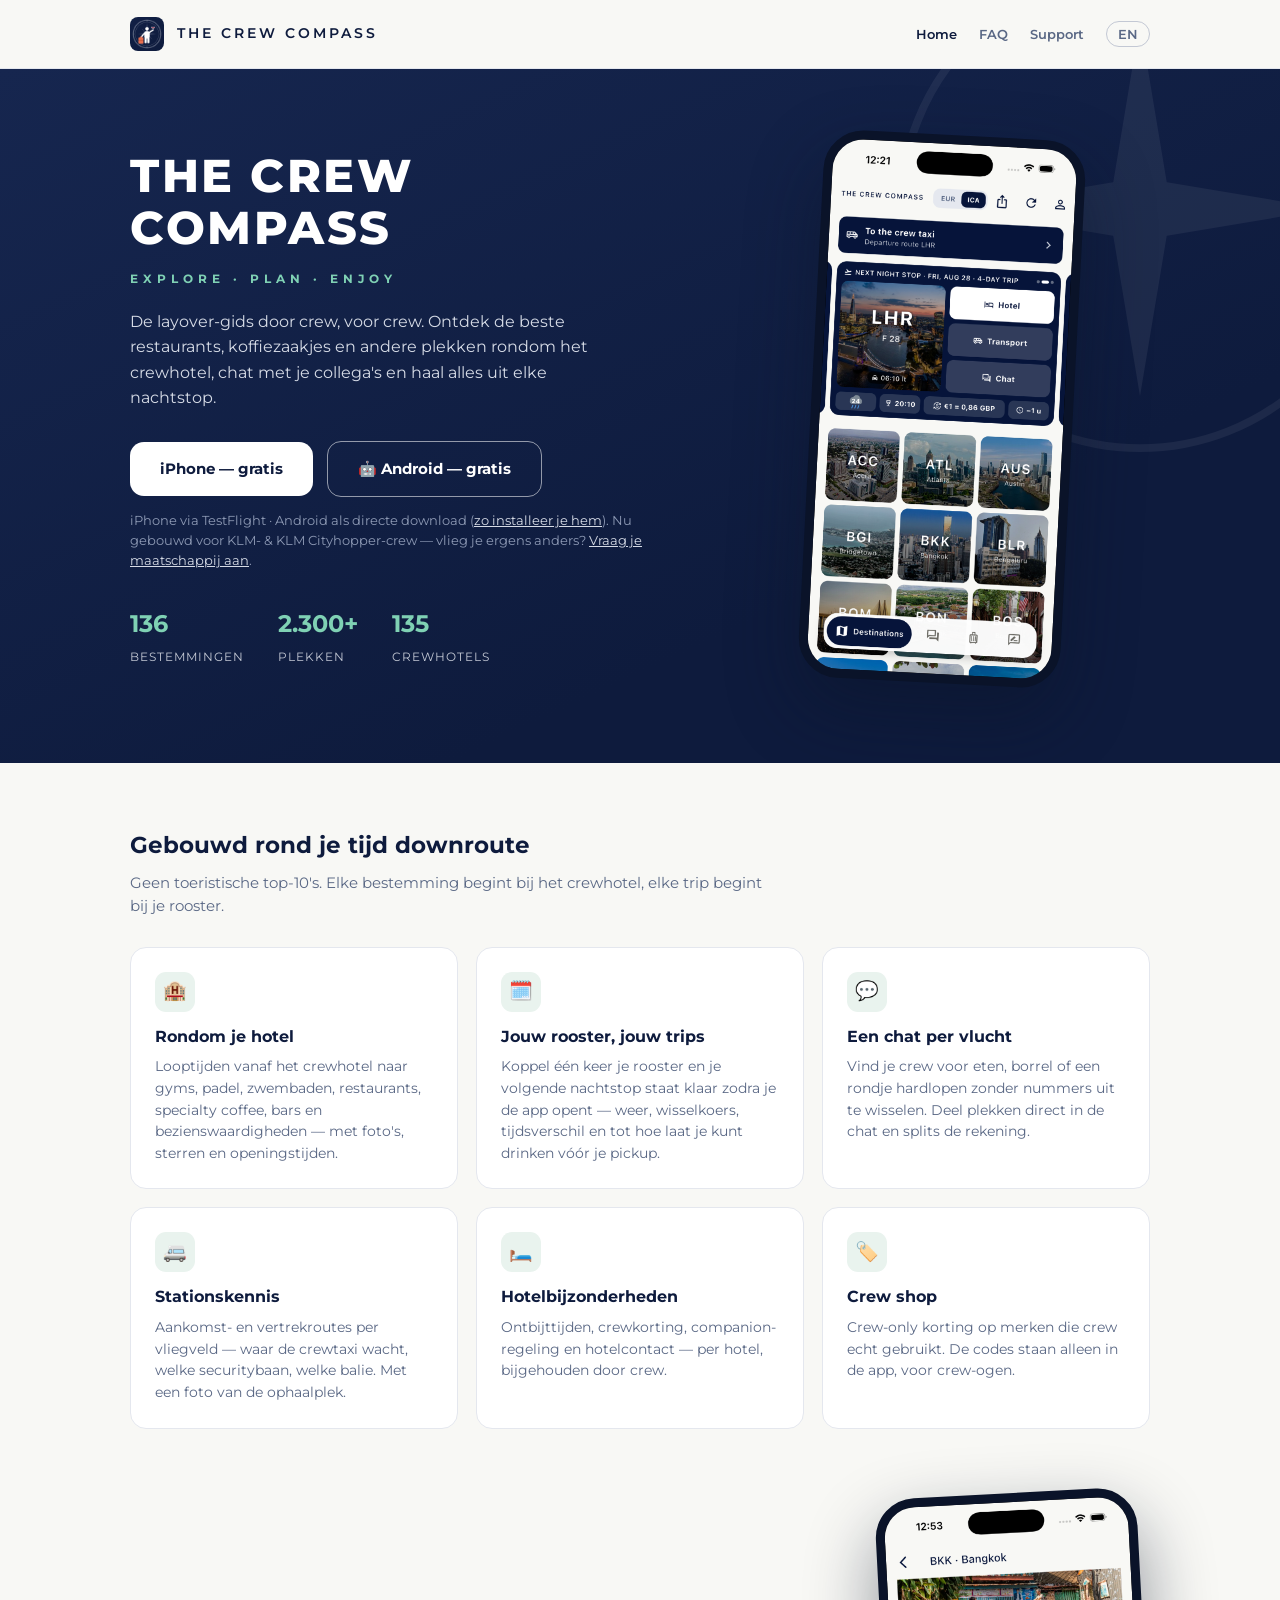
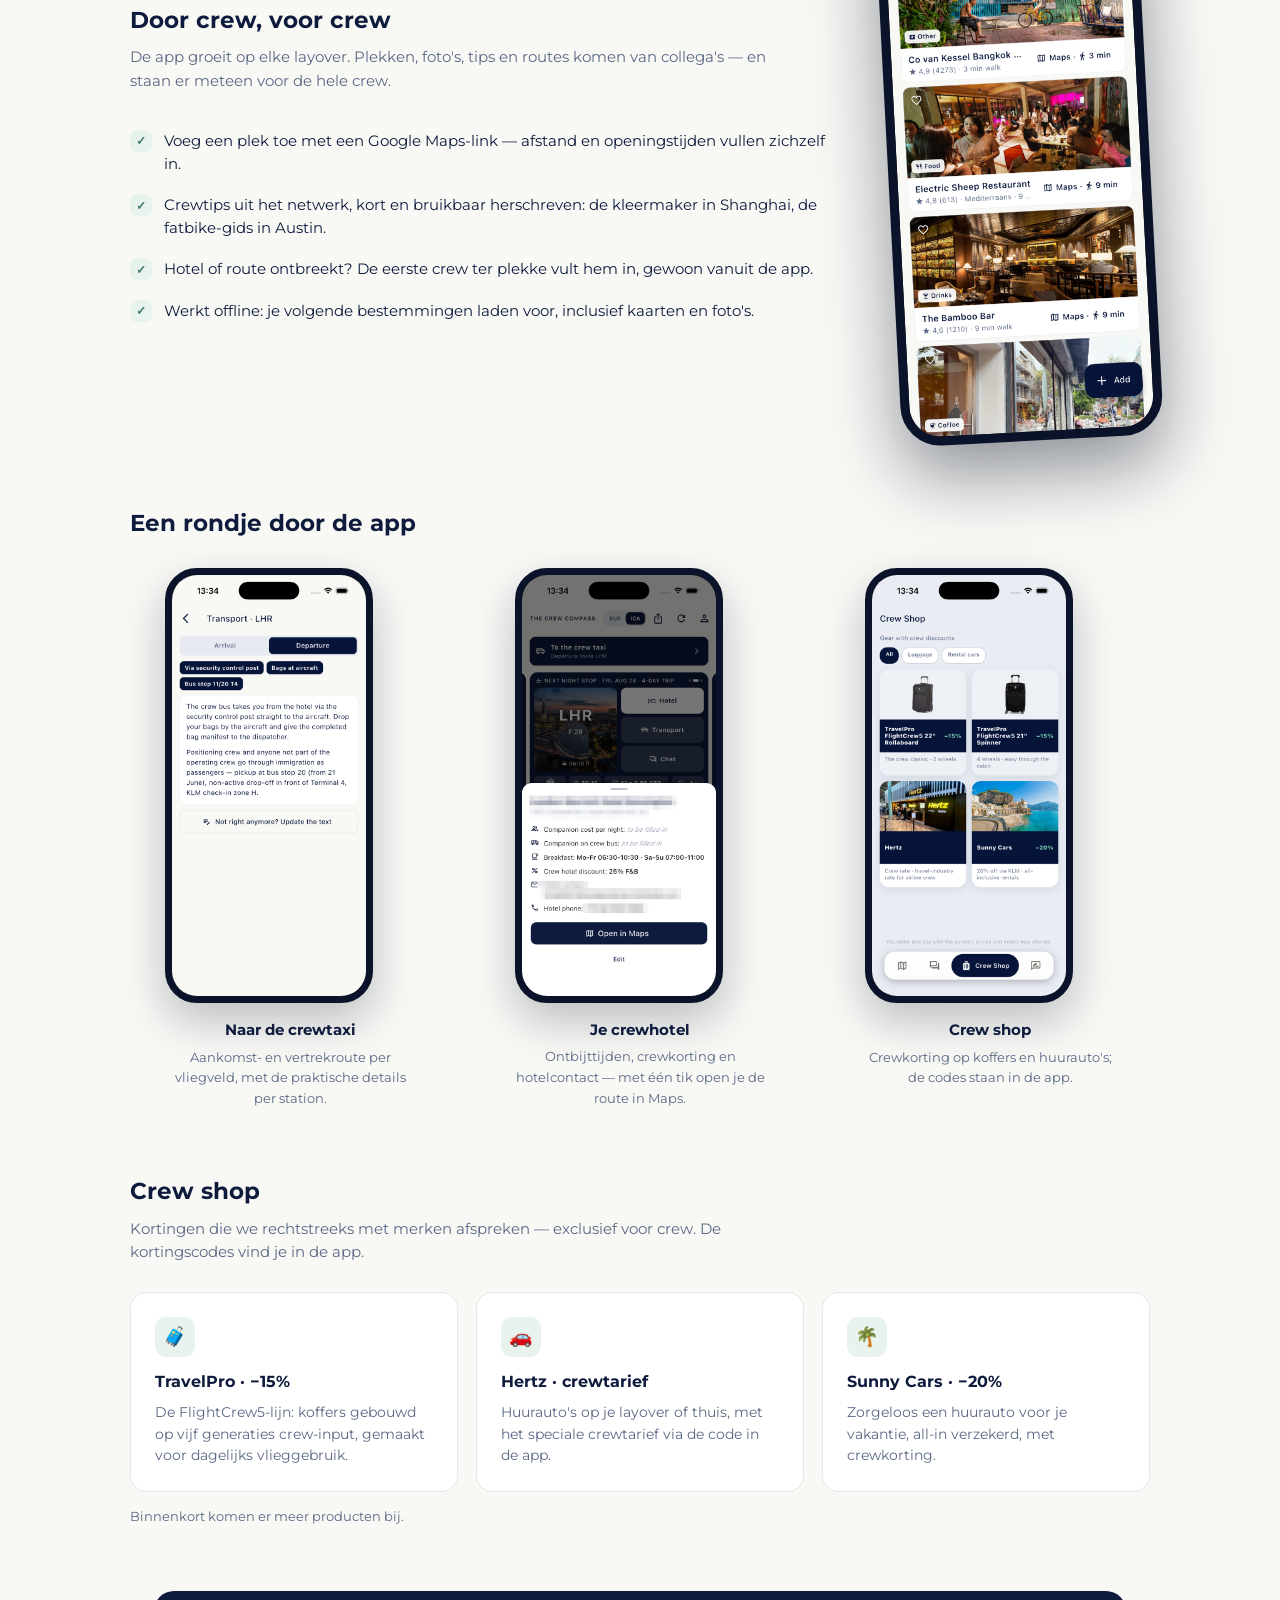
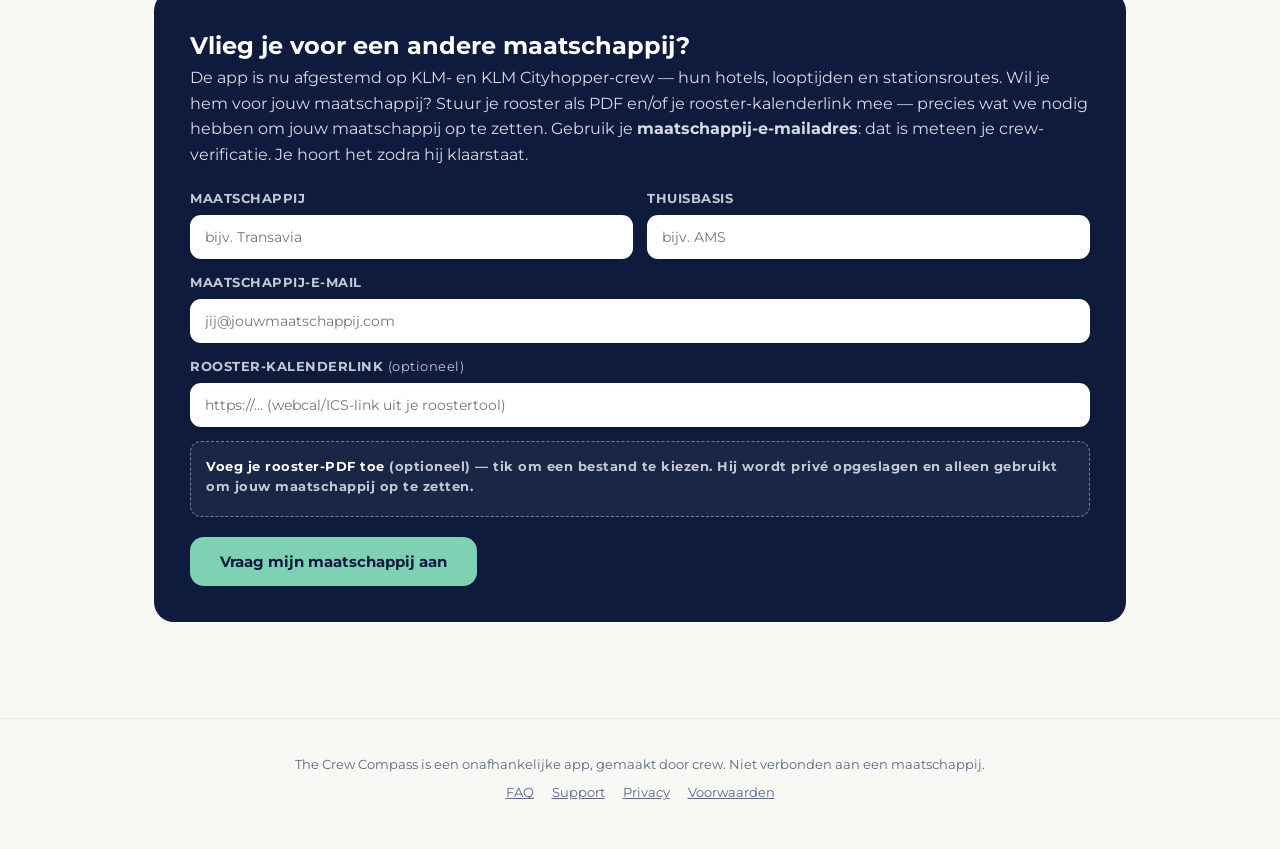
==== nl/index.html @ 54d2d065 "The Crew Compass website Co-Authored-By: Claude Opus 5 <noreply@anthropic.com>" ====
<!doctype html><html lang="nl"><head>
<meta charset="utf-8"><meta name="viewport" content="width=device-width,initial-scale=1">
<title>The Crew Compass — de layover-gids door crew, voor crew</title>
<meta name="description" content="De layover-app door crew, voor crew: gyms, restaurants, koffie en bars rondom je crewhotel, je volgende nachtstop uit je rooster, en een chat per vlucht.">
<link href="https://fonts.googleapis.com/css2?family=Montserrat:wght@400;600;700;800&display=swap" rel="stylesheet">
<link rel="stylesheet" href="../style.css">
<link rel="icon" href="../assets/icon-180.png">
</head><body>
<header><div class="wrap nav">
  <img src="../assets/icon-180.png" alt=""><a class="merk" href="./">THE CREW COMPASS</a>
  <nav><a class="aan" href="./">Home</a><a href="faq.html">FAQ</a><a href="support.html">Support</a><a class="taal" href="../">EN</a></nav>
</div></header>

<div class="hero">
<svg class="kompas" viewBox="0 0 100 100"><circle cx="50" cy="50" r="46" fill="none" stroke="#fff" stroke-width="1.5"/><polygon points="50,14 56,50 50,86 44,50" fill="#fff"/><polygon points="14,50 50,44 86,50 50,56" fill="#fff"/></svg>
<div class="wrap hgrid">
  <div>
    <h1>THE CREW<br>COMPASS</h1>
    <div class="tag">Explore · Plan · Enjoy</div>
    <p class="uitleg">De layover-gids door crew, voor crew. Ontdek de beste restaurants, koffiezaakjes en andere plekken rondom het crewhotel, chat met je collega's en haal alles uit elke nachtstop.</p>
    <a class="knop wit" href="https://testflight.apple.com/join/yR56n8St"> iPhone — gratis</a>
    <a class="knop omlijnd" href="https://vroasksyawoqaxermchv.supabase.co/storage/v1/object/public/site/crewcompass.apk" style="margin-left:10px">🤖 Android — gratis</a>
    <p style="color:#8E9AB5;font-size:12.5px;margin-top:14px">iPhone via TestFlight · Android als directe download (<a href="faq.html#android" style="color:#D6DBE6">zo installeer je hem</a>). Nu gebouwd voor KLM- &amp; KLM Cityhopper-crew — vlieg je ergens anders? <a href="#airlines" style="color:#D6DBE6">Vraag je maatschappij aan</a>.</p>
    <div class="stats">
      <div><b>136</b><span>bestemmingen</span></div>
      <div><b>2.300+</b><span>plekken</span></div>
      <div><b>135</b><span>crewhotels</span></div>
    </div>
  </div>
  <div class="phone"><img src="../assets/phone-home.png" alt="The Crew Compass beginscherm"></div>
</div>
</div>

<div class="wrap sectie">
  <h2>Gebouwd rond je tijd downroute</h2>
  <p class="sub">Geen toeristische top-10's. Elke bestemming begint bij het crewhotel, elke trip begint bij je rooster.</p>
  <div class="kaarten">
    <div class="kaart"><div class="ico">🏨</div><h3>Rondom je hotel</h3><p>Looptijden vanaf het crewhotel naar gyms, padel, zwembaden, restaurants, specialty coffee, bars en bezienswaardigheden — met foto's, sterren en openingstijden.</p></div>
    <div class="kaart"><div class="ico">🗓️</div><h3>Jouw rooster, jouw trips</h3><p>Koppel één keer je rooster en je volgende nachtstop staat klaar zodra je de app opent — weer, wisselkoers, tijdsverschil en tot hoe laat je kunt drinken vóór je pickup.</p></div>
    <div class="kaart"><div class="ico">💬</div><h3>Een chat per vlucht</h3><p>Vind je crew voor eten, borrel of een rondje hardlopen zonder nummers uit te wisselen. Deel plekken direct in de chat en splits de rekening.</p></div>
    <div class="kaart"><div class="ico">🚐</div><h3>Stationskennis</h3><p>Aankomst- en vertrekroutes per vliegveld — waar de crewtaxi wacht, welke securitybaan, welke balie. Met een foto van de ophaalplek.</p></div>
    <div class="kaart"><div class="ico">🛏️</div><h3>Hotelbijzonderheden</h3><p>Ontbijttijden, crewkorting, companion-regeling en hotelcontact — per hotel, bijgehouden door crew.</p></div>
    <div class="kaart"><div class="ico">🏷️</div><h3>Crew shop</h3><p>Crew-only korting op merken die crew echt gebruikt. De codes staan alleen in de app, voor crew-ogen.</p></div>
  </div>
</div>

<div class="wrap sectie" style="padding-top:0">
  <div class="duo">
    <div>
      <h2>Door crew, voor crew</h2>
      <p class="sub">De app groeit op elke layover. Plekken, foto's, tips en routes komen van collega's — en staan er meteen voor de hele crew.</p>
      <ul class="punten">
        <li>Voeg een plek toe met een Google Maps-link — afstand en openingstijden vullen zichzelf in.</li>
        <li>Crewtips uit het netwerk, kort en bruikbaar herschreven: de kleermaker in Shanghai, de fatbike-gids in Austin.</li>
        <li>Hotel of route ontbreekt? De eerste crew ter plekke vult hem in, gewoon vanuit de app.</li>
        <li>Werkt offline: je volgende bestemmingen laden voor, inclusief kaarten en foto's.</li>
      </ul>
    </div>
    <div class="phone"><img src="../assets/phone-dest.png" alt="Bestemmingsscherm"></div>
  </div>
</div>

<div class="wrap sectie" style="padding-top:0">
  <h2>Een rondje door de app</h2>
  <div class="tour" style="margin-top:26px">
    <div><div class="phone"><img src="../assets/phone-transport.png" alt="Transportroute"></div>
      <h3>Naar de crewtaxi</h3><p>Aankomst- en vertrekroute per vliegveld, met de praktische details per station.</p></div>
    <div><div class="phone"><img src="../assets/phone-hotel.png" alt="Hotelbijzonderheden"></div>
      <h3>Je crewhotel</h3><p>Ontbijttijden, crewkorting en hotelcontact — met één tik open je de route in Maps.</p></div>
    <div><div class="phone"><img src="../assets/phone-shop.png" alt="Crew shop"></div>
      <h3>Crew shop</h3><p>Crewkorting op koffers en huurauto's; de codes staan in de app.</p></div>
  </div>
</div>

<div class="wrap sectie" style="padding-top:0">
  <h2>Crew shop</h2>
  <p class="sub">Kortingen die we rechtstreeks met merken afspreken — exclusief voor crew. De kortingscodes vind je in de app.</p>
  <div class="kaarten">
    <div class="kaart"><div class="ico">🧳</div><h3>TravelPro · −15%</h3><p>De FlightCrew5-lijn: koffers gebouwd op vijf generaties crew-input, gemaakt voor dagelijks vlieggebruik.</p></div>
    <div class="kaart"><div class="ico">🚗</div><h3>Hertz · crewtarief</h3><p>Huurauto's op je layover of thuis, met het speciale crewtarief via de code in de app.</p></div>
    <div class="kaart"><div class="ico">🌴</div><h3>Sunny Cars · −20%</h3><p>Zorgeloos een huurauto voor je vakantie, all-in verzekerd, met crewkorting.</p></div>
  </div>
  <p style="font-size:13px;color:var(--grey);margin-top:14px">Binnenkort komen er meer producten bij.</p>
</div>

<div class="wrap" style="padding-bottom:76px" id="airlines">
  <div class="aanvraag">
    <h2>Vlieg je voor een andere maatschappij?</h2>
    <p class="sub">De app is nu afgestemd op KLM- en KLM Cityhopper-crew — hun hotels, looptijden en stationsroutes. Wil je hem voor jouw maatschappij? Stuur je rooster als PDF en/of je rooster-kalenderlink mee — precies wat we nodig hebben om jouw maatschappij op te zetten. Gebruik je <b>maatschappij-e-mailadres</b>: dat is meteen je crew-verificatie. Je hoort het zodra hij klaarstaat.</p>
    <form id="aanvraag" onsubmit="stuurAanvraag(this);return false">
      <div><label>MAATSCHAPPIJ</label><input type="text" name="airline" required placeholder="bijv. Transavia"></div>
      <div><label>THUISBASIS</label><input type="text" name="base" placeholder="bijv. AMS"></div>
      <div class="vol"><label>MAATSCHAPPIJ-E-MAIL</label><input type="email" name="email" required oninput="checkMailHint(this)" placeholder="jij@jouwmaatschappij.com">
      <p id="mail-hint" style="display:none;color:#A8C8F0;font-size:12.5px;margin-top:6px">Tip: je maatschappij-adres geldt meteen als crew-verificatie — dat scheelt straks een stap. Een privéadres mag ook.</p></div>
      <div class="vol"><label>ROOSTER-KALENDERLINK <span style="font-weight:400">(optioneel)</span></label><input type="url" name="calendar_url" placeholder="https://… (webcal/ICS-link uit je roostertool)"></div>
      <div class="vol"><label class="upload"><input type="file" name="roster" accept="application/pdf" onchange="this.parentNode.querySelector('span').textContent=this.files[0]?this.files[0].name:''">
        <b>Voeg je rooster-PDF toe</b> (optioneel) — tik om een bestand te kiezen. Hij wordt privé opgeslagen en alleen gebruikt om jouw maatschappij op te zetten. <span style="display:block;margin-top:4px;font-weight:700"></span></label></div>
      <div class="vol"><button class="knop mint">Vraag mijn maatschappij aan</button></div>
    </form>
    <p id="aanvraag-ok" class="ok" style="display:none">Dank — we hebben alles wat we nodig hebben. Je hoort van ons!</p>
    <p id="aanvraag-fout" class="ok" style="display:none;color:#F0A8A8">Er ging iets mis — probeer het nog eens, of mail support@thecrewcompass.app</p>
  </div>
</div>

<script>
const vrijeMail=['gmail.','googlemail.','hotmail.','outlook.','live.','msn.','yahoo.','icloud.com','me.com','mac.com','proton.me','protonmail.','gmx.','web.de','aol.','mail.com','ziggo.nl','kpnmail.nl','planet.nl','hetnet.nl','casema.nl','telfort.nl','xs4all.nl','quicknet.nl','upcmail.nl','home.nl'];
function checkMailHint(veld){
  const dom=(veld.value.trim().toLowerCase().split('@')[1]||'');
  document.getElementById('mail-hint').style.display=
    dom && vrijeMail.some(v=>dom.startsWith(v))?'block':'none';
}
async function stuurAanvraag(f){
  const B='https://vroasksyawoqaxermchv.supabase.co';
  const K='sb_publishable_Uhpr_yj84ypsMRlxxBfMHw_wcVmSM0g';
  const knop=f.querySelector('button');knop.disabled=true;knop.textContent='Versturen…';
  try{
    let rosterPath=null;
    const file=f.roster.files[0];
    if(file){
      if(file.size>10*1024*1024) throw new Error('te groot');
      rosterPath=crypto.randomUUID()+'.pdf';
      const up=await fetch(B+'/storage/v1/object/airline-uploads/'+rosterPath,{method:'POST',
        headers:{'apikey':K,'Authorization':'Bearer '+K,'Content-Type':'application/pdf'},body:file});
      if(!up.ok) throw new Error('upload');
    }
    const rij={airline:f.airline.value,base:f.base.value||null,email:f.email.value,
      calendar_url:f.calendar_url.value||null,roster_path:rosterPath,
      locale:document.documentElement.lang};
    const r=await fetch(B+'/rest/v1/airline_requests',{method:'POST',
      headers:{'Content-Type':'application/json','apikey':K},body:JSON.stringify(rij)});
    if(!r.ok) throw new Error('insert');
    fetch('https://formsubmit.co/ajax/support@thecrewcompass.app',{method:'POST',
      headers:{'Content-Type':'application/json'},
      body:JSON.stringify({_subject:'Nieuwe airline-aanvraag: '+rij.airline,
        airline:rij.airline,base:rij.base,email:rij.email,
        kalenderlink:rij.calendar_url||'-',roosterPdf:rosterPath?'ja, in Supabase':'nee'})}).catch(()=>{});
    f.style.display='none';document.getElementById('aanvraag-ok').style.display='block';
  }catch(e){
    document.getElementById('aanvraag-fout').style.display='block';
    knop.disabled=false;knop.textContent='Vraag mijn maatschappij aan';
  }
  return false;
}
</script>

<footer><div class="wrap">
  The Crew Compass is een onafhankelijke app, gemaakt door crew. Niet verbonden aan een maatschappij.
  <div class="links"><a href="faq.html">FAQ</a><a href="support.html">Support</a><a href="privacy.html">Privacy</a><a href="terms.html">Voorwaarden</a></div>
</div></footer>
</body></html>
---- style.css ----
/* The Crew Compass — design A (goedgekeurd 29 aug 2026) */
:root{--navy:#0E1B3D;--navy2:#16264F;--off:#F8F8F5;--grey:#5A6885;--grey2:#C3C8D4;
  --mint:#7FD1B4;--mintd:#3D7A68;--rand:#E4E7EE}
*{margin:0;padding:0;box-sizing:border-box}
body{font-family:'Montserrat',-apple-system,'Helvetica Neue',Arial,sans-serif;
  color:var(--navy);background:var(--off);font-size:16px;line-height:1.6}
a{color:inherit}
.wrap{max-width:1020px;margin:0 auto;padding:0 24px}

/* navigatie */
header{background:var(--off);border-bottom:1px solid var(--rand)}
.nav{display:flex;align-items:center;gap:13px;padding:17px 0}
.nav img{width:34px;height:34px;border-radius:8px}
.nav .merk{font-weight:600;letter-spacing:3px;font-size:13.5px;text-decoration:none}
.nav nav{margin-left:auto;display:flex;gap:22px;font-size:13px;align-items:center;flex-wrap:wrap}
.nav nav a{text-decoration:none;color:var(--grey);font-weight:600}
.nav nav a:hover,.nav nav a.aan{color:var(--navy)}
.nav nav a.taal{border:1px solid var(--grey2);border-radius:999px;padding:2px 11px}

/* hero */
.hero{background:linear-gradient(155deg,var(--navy2),var(--navy) 70%);color:#fff;
  overflow:hidden;position:relative}
.hero .kompas{position:absolute;right:-120px;top:-120px;width:520px;height:520px;opacity:.06}
.hgrid{display:grid;grid-template-columns:1.15fr .85fr;gap:40px;align-items:center;
  padding:66px 0 80px;position:relative}
.hgrid h1{font-size:clamp(30px,4.4vw,46px);font-weight:800;letter-spacing:2.5px;line-height:1.15}
.hgrid .tag{color:var(--mint);letter-spacing:5px;font-size:12px;margin:14px 0 20px;
  text-transform:uppercase;font-weight:700}
.hgrid p.uitleg{color:#D6DBE6;max-width:460px;margin-bottom:30px}
.phone{width:262px;border-radius:40px;border:9px solid #0A1329;overflow:hidden;background:#000;
  box-shadow:0 30px 70px rgba(10,19,41,.45)}
.phone img{width:100%;display:block}
.hgrid .phone{justify-self:center;transform:rotate(3deg)}
.stats{display:flex;gap:34px;margin-top:34px;color:#fff}
.stats b{display:block;font-size:24px;color:var(--mint)}
.stats span{font-size:12px;letter-spacing:1px;text-transform:uppercase;color:var(--grey2)}

/* knoppen */
.knop{display:inline-block;background:var(--navy);color:#fff;font-weight:700;text-decoration:none;
  padding:15px 30px;border-radius:14px;font-size:15px;border:none;cursor:pointer;font-family:inherit}
.knop.wit{background:#fff;color:var(--navy)}
.knop.mint{background:var(--mint);color:var(--navy)}
.knop.omlijnd{background:transparent;color:#fff;border:1.5px solid rgba(255,255,255,.55)}

/* secties */
.sectie{padding:64px 0}
.sectie h2{font-size:23px;font-weight:700;margin-bottom:8px}
.sectie p.sub{color:var(--grey);font-size:14.5px;margin-bottom:28px;max-width:640px}
.kaarten{display:grid;grid-template-columns:repeat(3,1fr);gap:18px}
.kaart{background:#fff;border:1px solid var(--rand);border-radius:16px;padding:24px}
.kaart .ico{width:40px;height:40px;border-radius:11px;background:#E9F3EE;display:flex;
  align-items:center;justify-content:center;font-size:19px;margin-bottom:13px}
.kaart h3{font-size:15.5px;margin-bottom:7px;font-weight:700}
.kaart p{font-size:13.5px;color:var(--grey)}

/* app + screenshot naast elkaar */
.duo{display:grid;grid-template-columns:1fr auto;gap:44px;align-items:center}
.duo .phone{transform:rotate(-3deg)}
.punten{list-style:none}
.punten li{padding:9px 0 9px 34px;position:relative;font-size:14.5px}
.punten li::before{content:"✓";position:absolute;left:0;top:9px;width:22px;height:22px;
  background:#E9F3EE;color:var(--mintd);border-radius:7px;display:flex;align-items:center;
  justify-content:center;font-size:12px;font-weight:800}

/* aanvraag andere maatschappij */
.aanvraag{background:var(--navy);color:#fff;border-radius:20px;padding:36px}
.aanvraag h2{color:#fff}
.aanvraag p.sub{color:#D6DBE6}
.aanvraag form{display:grid;grid-template-columns:1fr 1fr;gap:14px;margin-top:22px}
.aanvraag label{font-size:12.5px;font-weight:700;letter-spacing:.5px;display:block;margin-bottom:6px;color:var(--grey2)}
.aanvraag input[type=text],.aanvraag input[type=email],.aanvraag input[type=url]{
  width:100%;padding:13px 15px;border-radius:11px;border:none;font-family:inherit;font-size:14px}
.aanvraag .vol{grid-column:1/-1}
.upload{border:1.5px dashed rgba(255,255,255,.4);border-radius:11px;padding:15px;
  font-size:13.5px;color:#D6DBE6;background:rgba(255,255,255,.05);cursor:pointer;display:block}
.upload input{display:none}
.upload b{color:#fff}
.ok{color:var(--mint);font-weight:700;margin-top:12px}

/* tekstpagina's (faq, support, juridisch) */
.tekst{max-width:720px;margin:0 auto;padding:52px 24px 80px}
.tekst h1{font-size:28px;font-weight:800;margin-bottom:6px}
.tekst p.intro{color:var(--grey);margin-bottom:34px}
.tekst h2{font-size:17px;font-weight:700;margin:30px 0 8px}
.tekst p,.tekst li{font-size:14.5px;color:#33415E}
.tekst ul{padding-left:20px;margin:8px 0}
.tekst .blok{background:#fff;border:1px solid var(--rand);border-radius:14px;padding:20px 22px;margin-bottom:12px}
.tekst .blok h2{margin-top:0}
.tekst small{color:var(--grey)}

footer{padding:36px 0 46px;color:var(--grey);font-size:12.5px;text-align:center;
  border-top:1px solid var(--rand);margin-top:20px}
footer .links{margin-top:8px;display:flex;gap:18px;justify-content:center;flex-wrap:wrap}
footer a{color:var(--grey)}

@media(max-width:820px){
  .hgrid{grid-template-columns:1fr}
  .hgrid .phone{display:none}
  .kaarten{grid-template-columns:1fr}
  .duo{grid-template-columns:1fr}
  .duo .phone{display:none}
  .aanvraag form{grid-template-columns:1fr}
}

/* rondje door de app — drie extra schermen met bijschrift */
.tour{display:grid;grid-template-columns:repeat(3,1fr);gap:30px;justify-items:center}
.tour .phone{width:208px;border-width:7px;border-radius:32px;transform:none;
  box-shadow:0 18px 44px rgba(10,19,41,.25)}
.tour h3{font-size:14.5px;font-weight:700;margin:16px 0 4px;text-align:center}
.tour p{font-size:13px;color:var(--grey);text-align:center;max-width:250px}
@media(max-width:820px){.tour{grid-template-columns:1fr}}
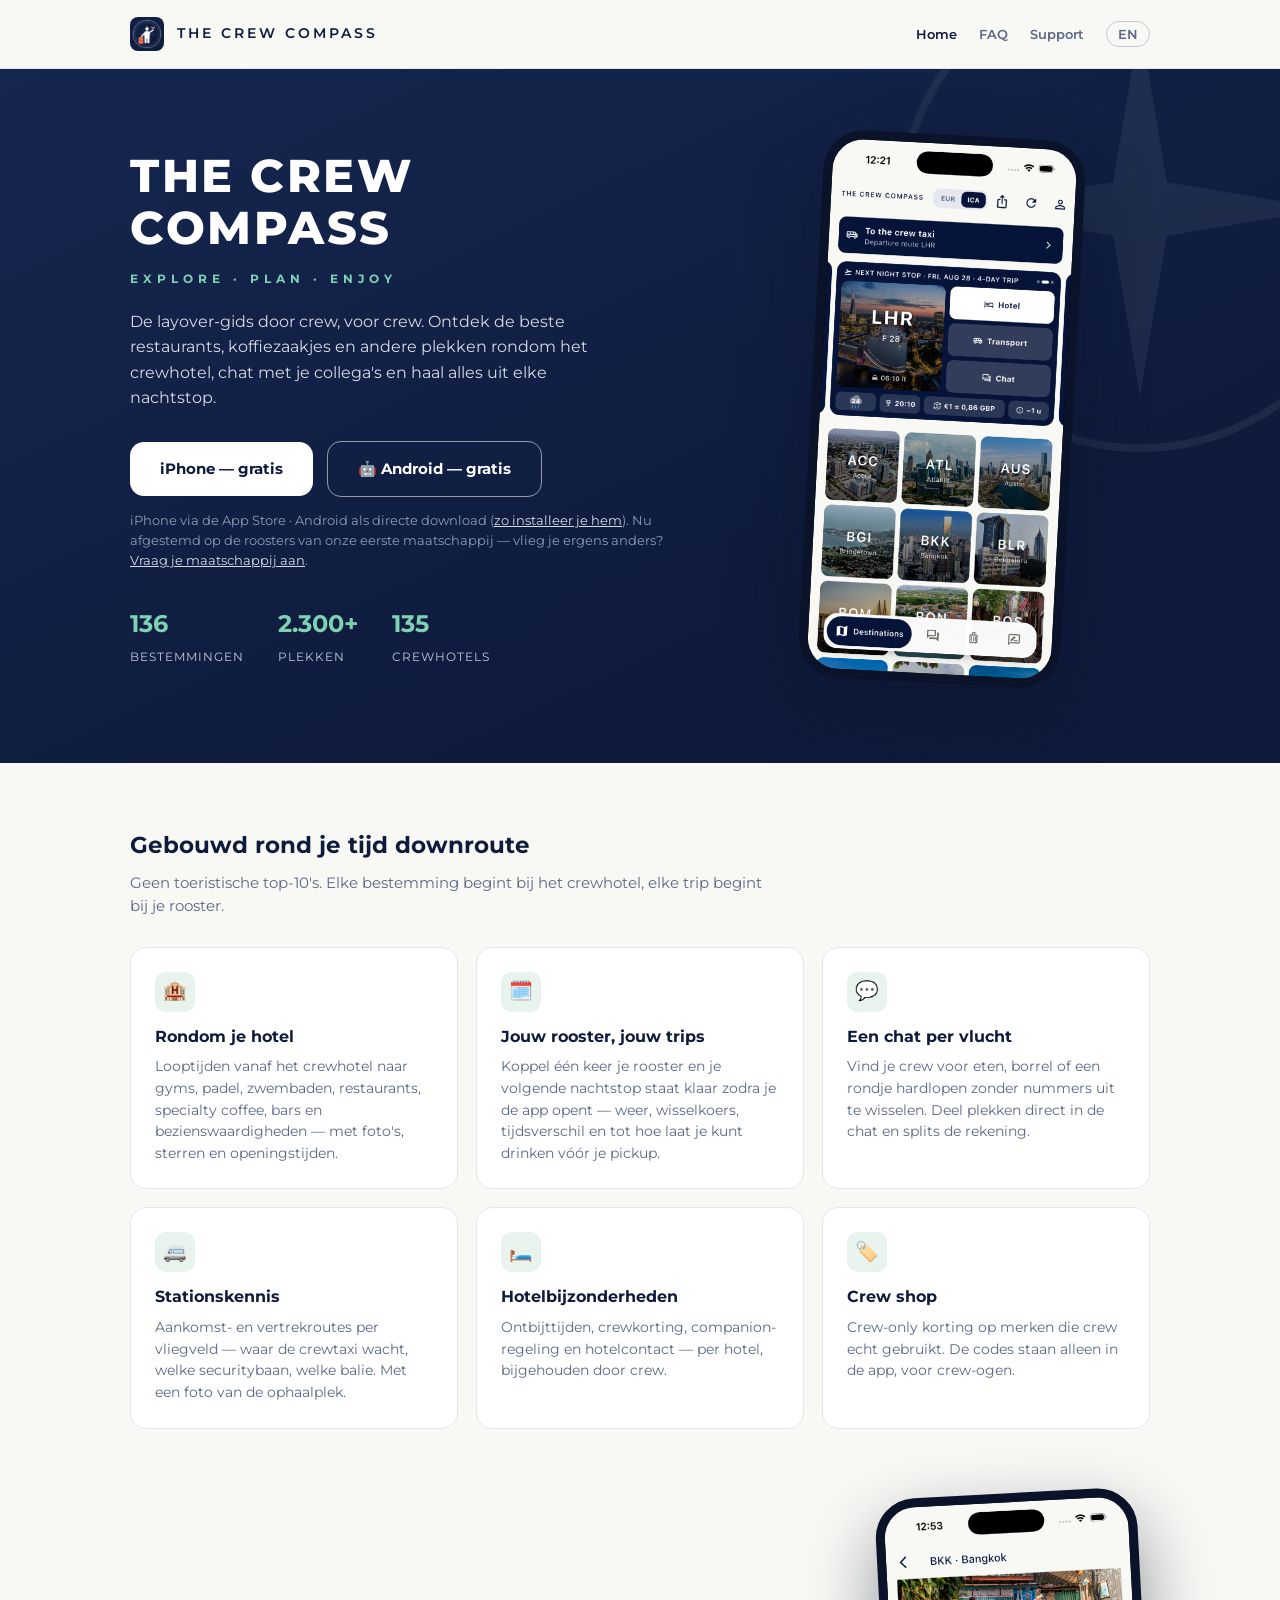
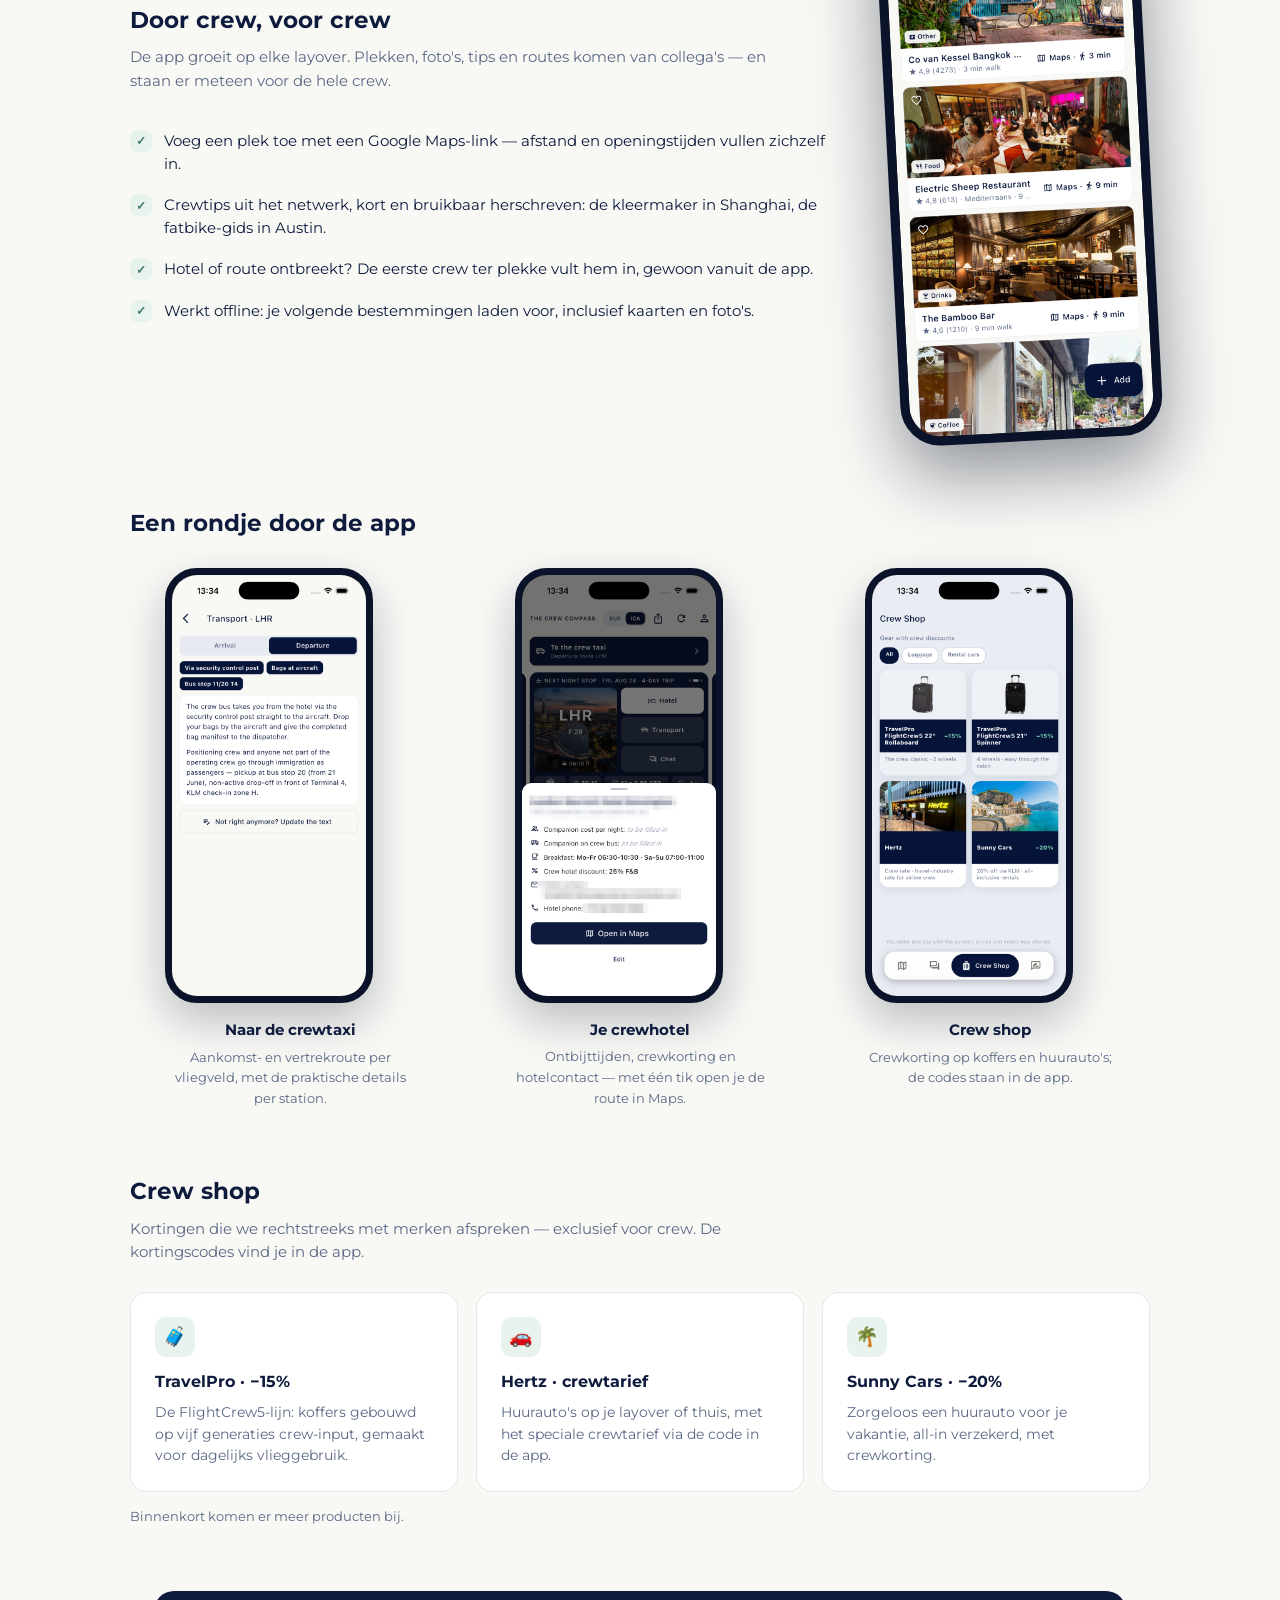
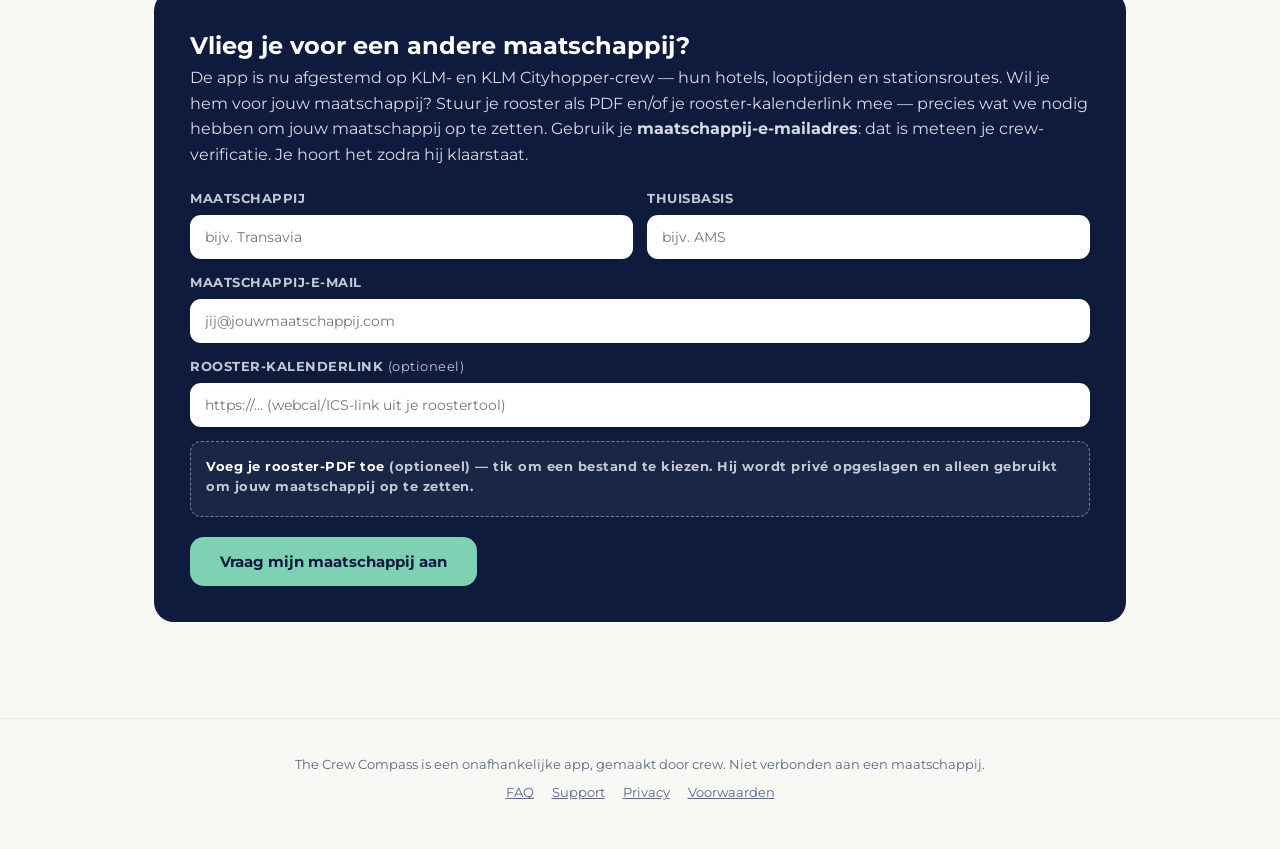
==== commit 0f1b1316: "Telefoon: zijmarge en geen horizontale scroll; knoppen onder elkaar; App Store-tekst; maatschappij n" ====
--- a/nl/index.html
+++ b/nl/index.html
@@ -18,9 +18,9 @@
     <h1>THE CREW<br>COMPASS</h1>
     <div class="tag">Explore · Plan · Enjoy</div>
     <p class="uitleg">De layover-gids door crew, voor crew. Ontdek de beste restaurants, koffiezaakjes en andere plekken rondom het crewhotel, chat met je collega's en haal alles uit elke nachtstop.</p>
-    <a class="knop wit" href="https://testflight.apple.com/join/yR56n8St"> iPhone — gratis</a>
+    <a class="knop wit" href="https://apps.apple.com/app/id6797251870"> iPhone — gratis</a>
     <a class="knop omlijnd" href="https://vroasksyawoqaxermchv.supabase.co/storage/v1/object/public/site/crewcompass.apk" style="margin-left:10px">🤖 Android — gratis</a>
-    <p style="color:#8E9AB5;font-size:12.5px;margin-top:14px">iPhone via TestFlight · Android als directe download (<a href="faq.html#android" style="color:#D6DBE6">zo installeer je hem</a>). Nu gebouwd voor KLM- &amp; KLM Cityhopper-crew — vlieg je ergens anders? <a href="#airlines" style="color:#D6DBE6">Vraag je maatschappij aan</a>.</p>
+    <p style="color:#8E9AB5;font-size:12.5px;margin-top:14px">iPhone via de App Store · Android als directe download (<a href="faq.html#android" style="color:#D6DBE6">zo installeer je hem</a>). Nu afgestemd op de roosters van onze eerste maatschappij — vlieg je ergens anders? <a href="#airlines" style="color:#D6DBE6">Vraag je maatschappij aan</a>.</p>
     <div class="stats">
       <div><b>136</b><span>bestemmingen</span></div>
       <div><b>2.300+</b><span>plekken</span></div>
--- a/style.css
+++ b/style.css
@@ -94,7 +94,15 @@
 footer a{color:var(--grey)}
 
 @media(max-width:820px){
-  .hgrid{grid-template-columns:1fr}
+  /* telefoon: vaste zijmarge en nooit horizontaal scrollen (feedback 10 sep) */
+  body{overflow-x:hidden}
+  .wrap{padding:0 20px}
+  .hgrid{grid-template-columns:1fr;padding:44px 0 56px}
+  .hgrid h1{letter-spacing:1.5px}
+  .hgrid .tag{letter-spacing:3px}
+  .knoppen{flex-wrap:wrap}
+  .knoppen .knop{flex:1 1 100%;text-align:center}
+  .cijfers,.stats{gap:18px}
   .hgrid .phone{display:none}
   .kaarten{grid-template-columns:1fr}
   .duo{grid-template-columns:1fr}
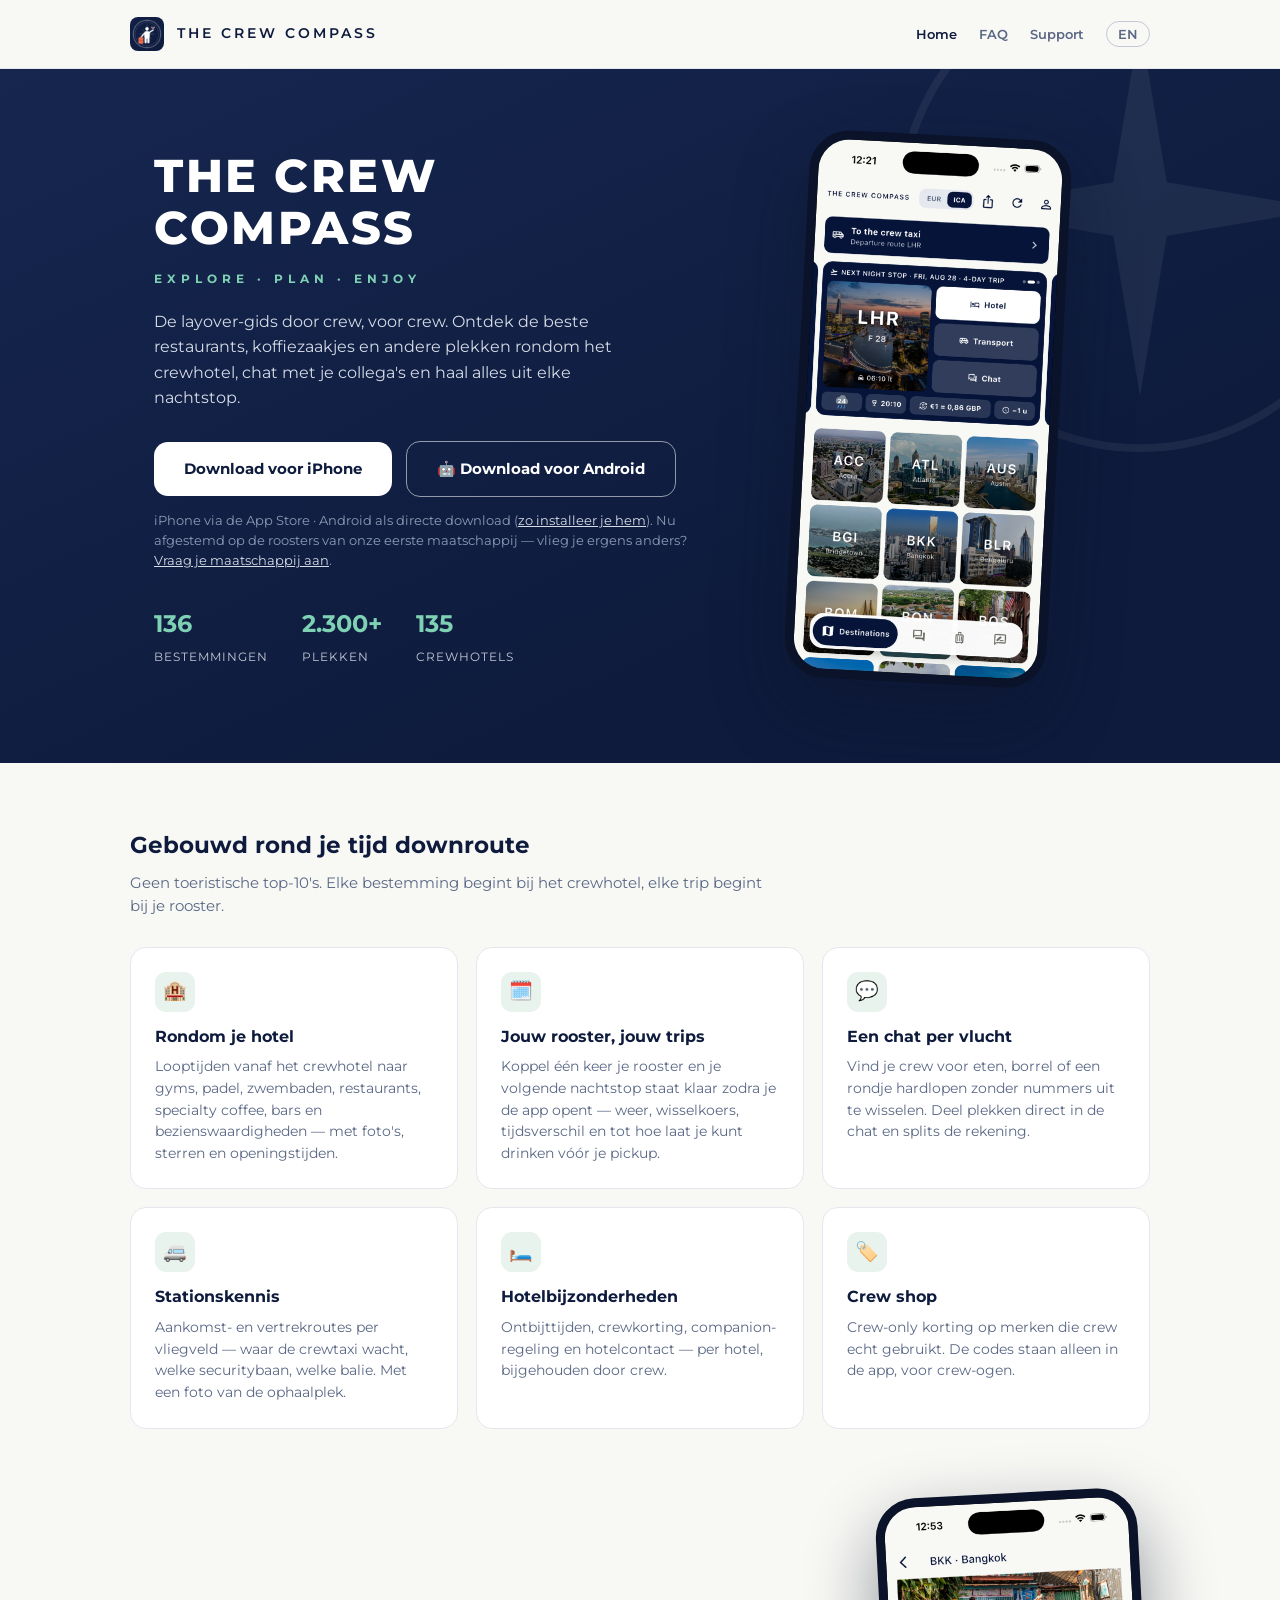
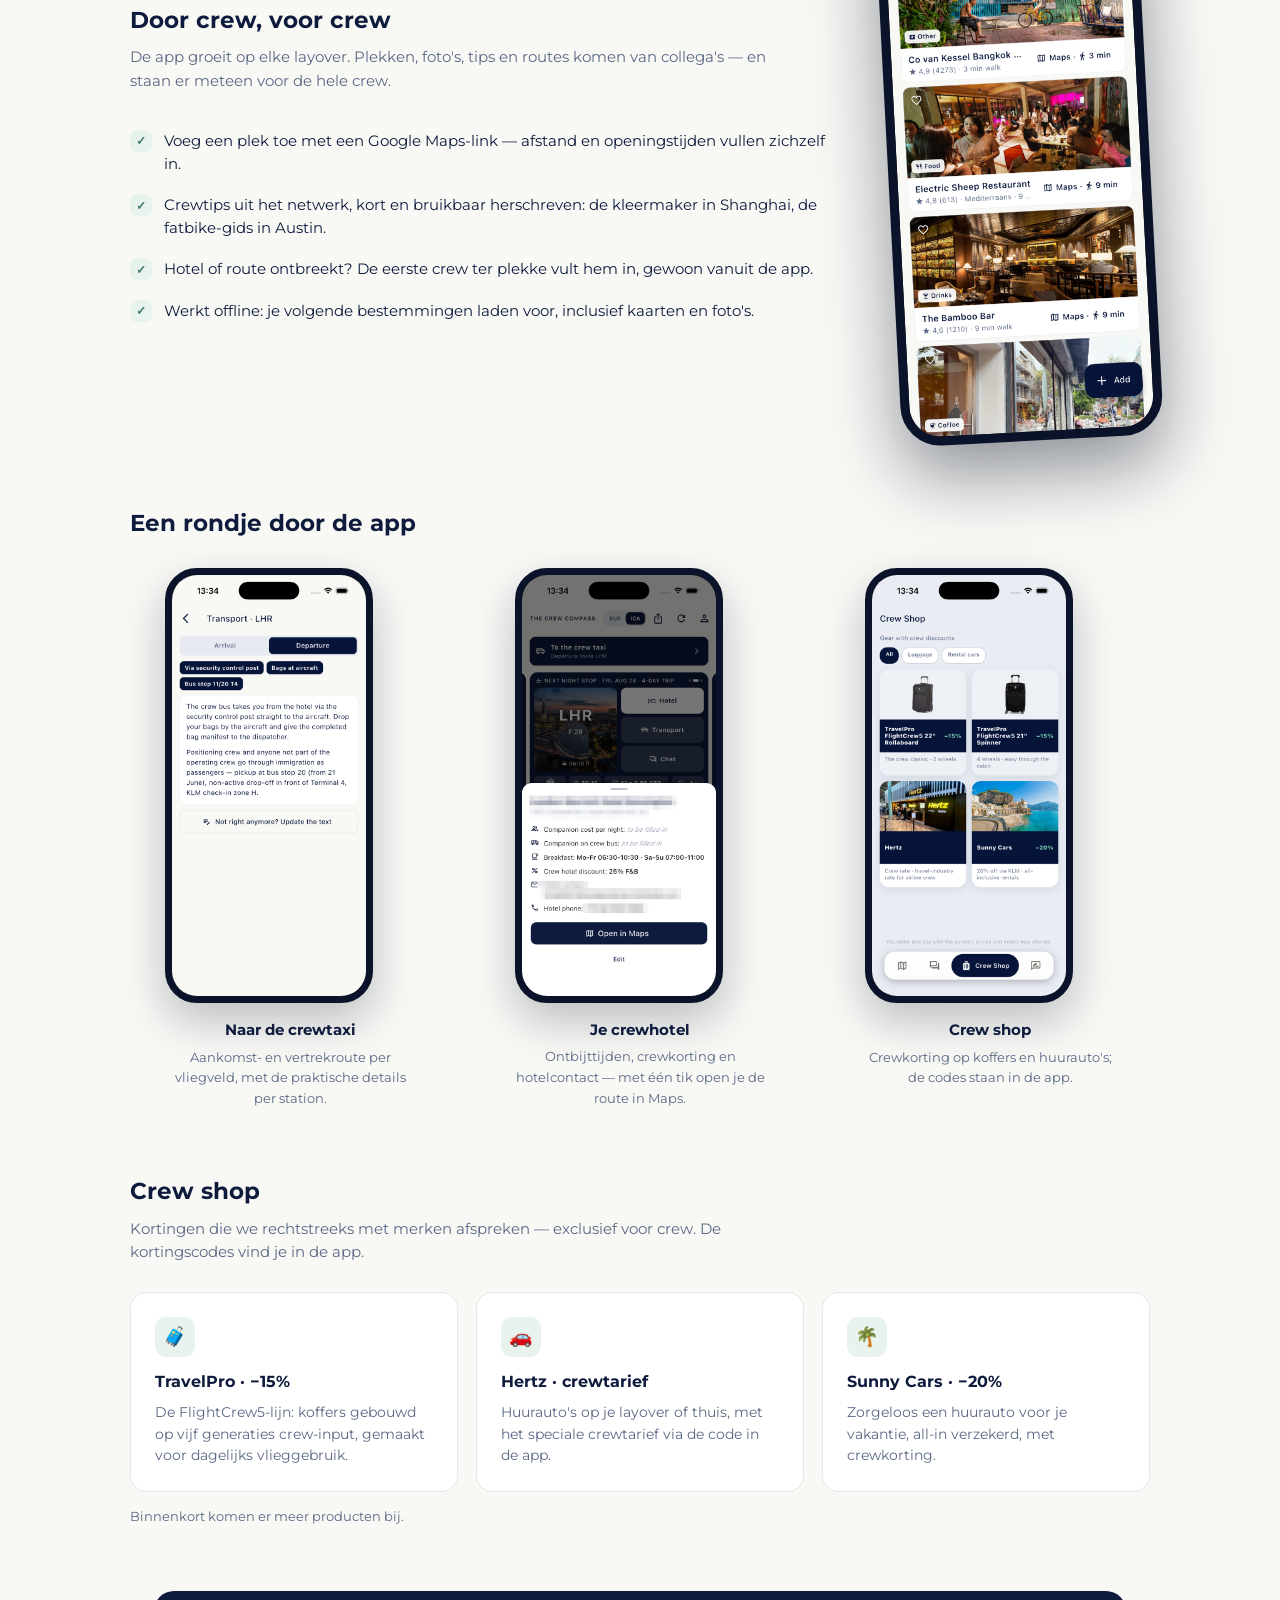
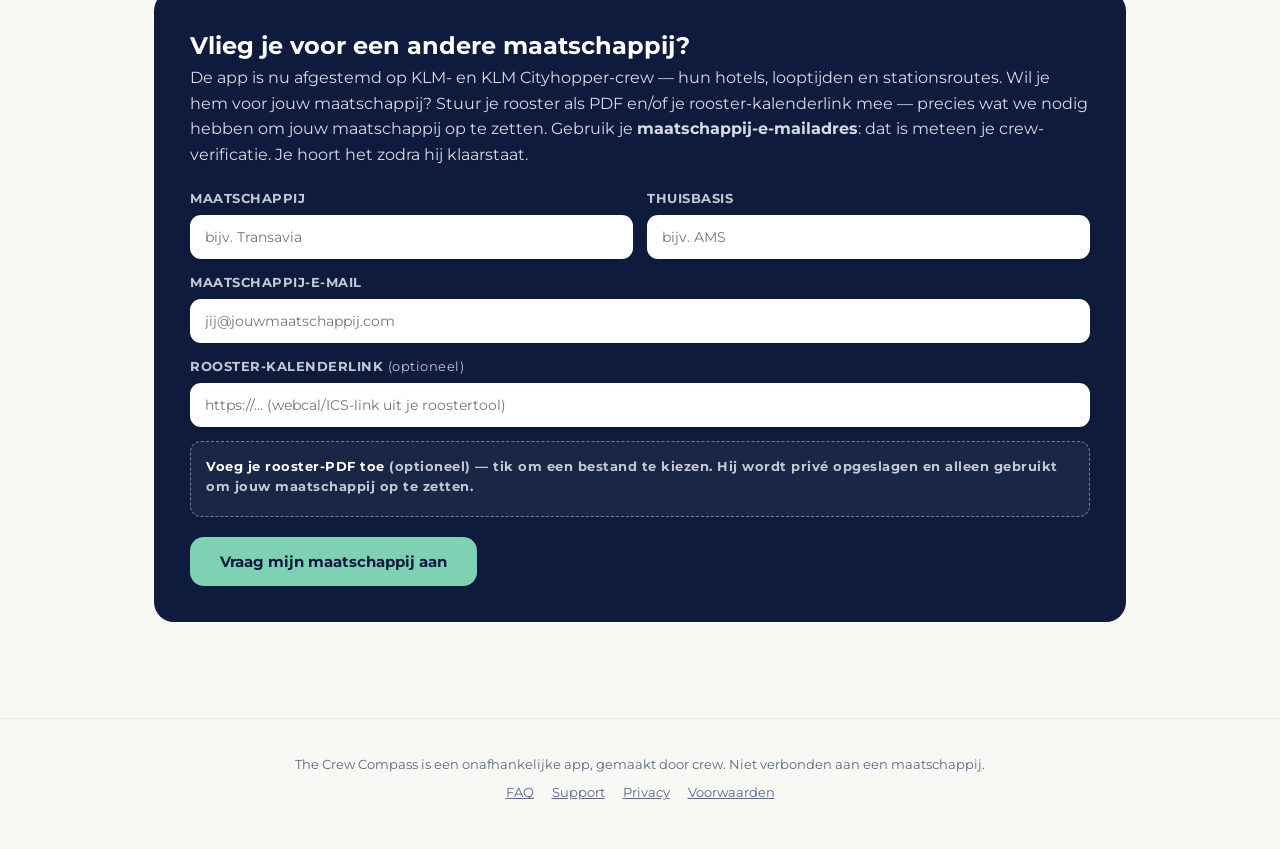
==== commit fcf27b6d: "Knoppen: 'free/gratis' weg; 'testfase' wordt 'lanceringsfase' in FAQ en voorwaarden" ====
--- a/nl/index.html
+++ b/nl/index.html
@@ -18,8 +18,8 @@
     <h1>THE CREW<br>COMPASS</h1>
     <div class="tag">Explore · Plan · Enjoy</div>
     <p class="uitleg">De layover-gids door crew, voor crew. Ontdek de beste restaurants, koffiezaakjes en andere plekken rondom het crewhotel, chat met je collega's en haal alles uit elke nachtstop.</p>
-    <a class="knop wit" href="https://apps.apple.com/app/id6797251870"> iPhone — gratis</a>
-    <a class="knop omlijnd" href="https://vroasksyawoqaxermchv.supabase.co/storage/v1/object/public/site/crewcompass.apk" style="margin-left:10px">🤖 Android — gratis</a>
+    <a class="knop wit" href="https://apps.apple.com/app/id6797251870"> Download voor iPhone</a>
+    <a class="knop omlijnd" href="https://vroasksyawoqaxermchv.supabase.co/storage/v1/object/public/site/crewcompass.apk" style="margin-left:10px">🤖 Download voor Android</a>
     <p style="color:#8E9AB5;font-size:12.5px;margin-top:14px">iPhone via de App Store · Android als directe download (<a href="faq.html#android" style="color:#D6DBE6">zo installeer je hem</a>). Nu afgestemd op de roosters van onze eerste maatschappij — vlieg je ergens anders? <a href="#airlines" style="color:#D6DBE6">Vraag je maatschappij aan</a>.</p>
     <div class="stats">
       <div><b>136</b><span>bestemmingen</span></div>
--- a/style.css
+++ b/style.css
@@ -22,7 +22,7 @@
   overflow:hidden;position:relative}
 .hero .kompas{position:absolute;right:-120px;top:-120px;width:520px;height:520px;opacity:.06}
 .hgrid{display:grid;grid-template-columns:1.15fr .85fr;gap:40px;align-items:center;
-  padding:66px 0 80px;position:relative}
+  padding:66px 24px 80px;position:relative}
 .hgrid h1{font-size:clamp(30px,4.4vw,46px);font-weight:800;letter-spacing:2.5px;line-height:1.15}
 .hgrid .tag{color:var(--mint);letter-spacing:5px;font-size:12px;margin:14px 0 20px;
   text-transform:uppercase;font-weight:700}
@@ -97,7 +97,8 @@
   /* telefoon: vaste zijmarge en nooit horizontaal scrollen (feedback 10 sep) */
   body{overflow-x:hidden}
   .wrap{padding:0 20px}
-  .hgrid{grid-template-columns:1fr;padding:44px 0 56px}
+  .hgrid{grid-template-columns:1fr;padding:44px 20px 56px}
+  .hgrid .knop{display:block;width:100%;margin:0 0 10px !important;text-align:center}
   .hgrid h1{letter-spacing:1.5px}
   .hgrid .tag{letter-spacing:3px}
   .knoppen{flex-wrap:wrap}
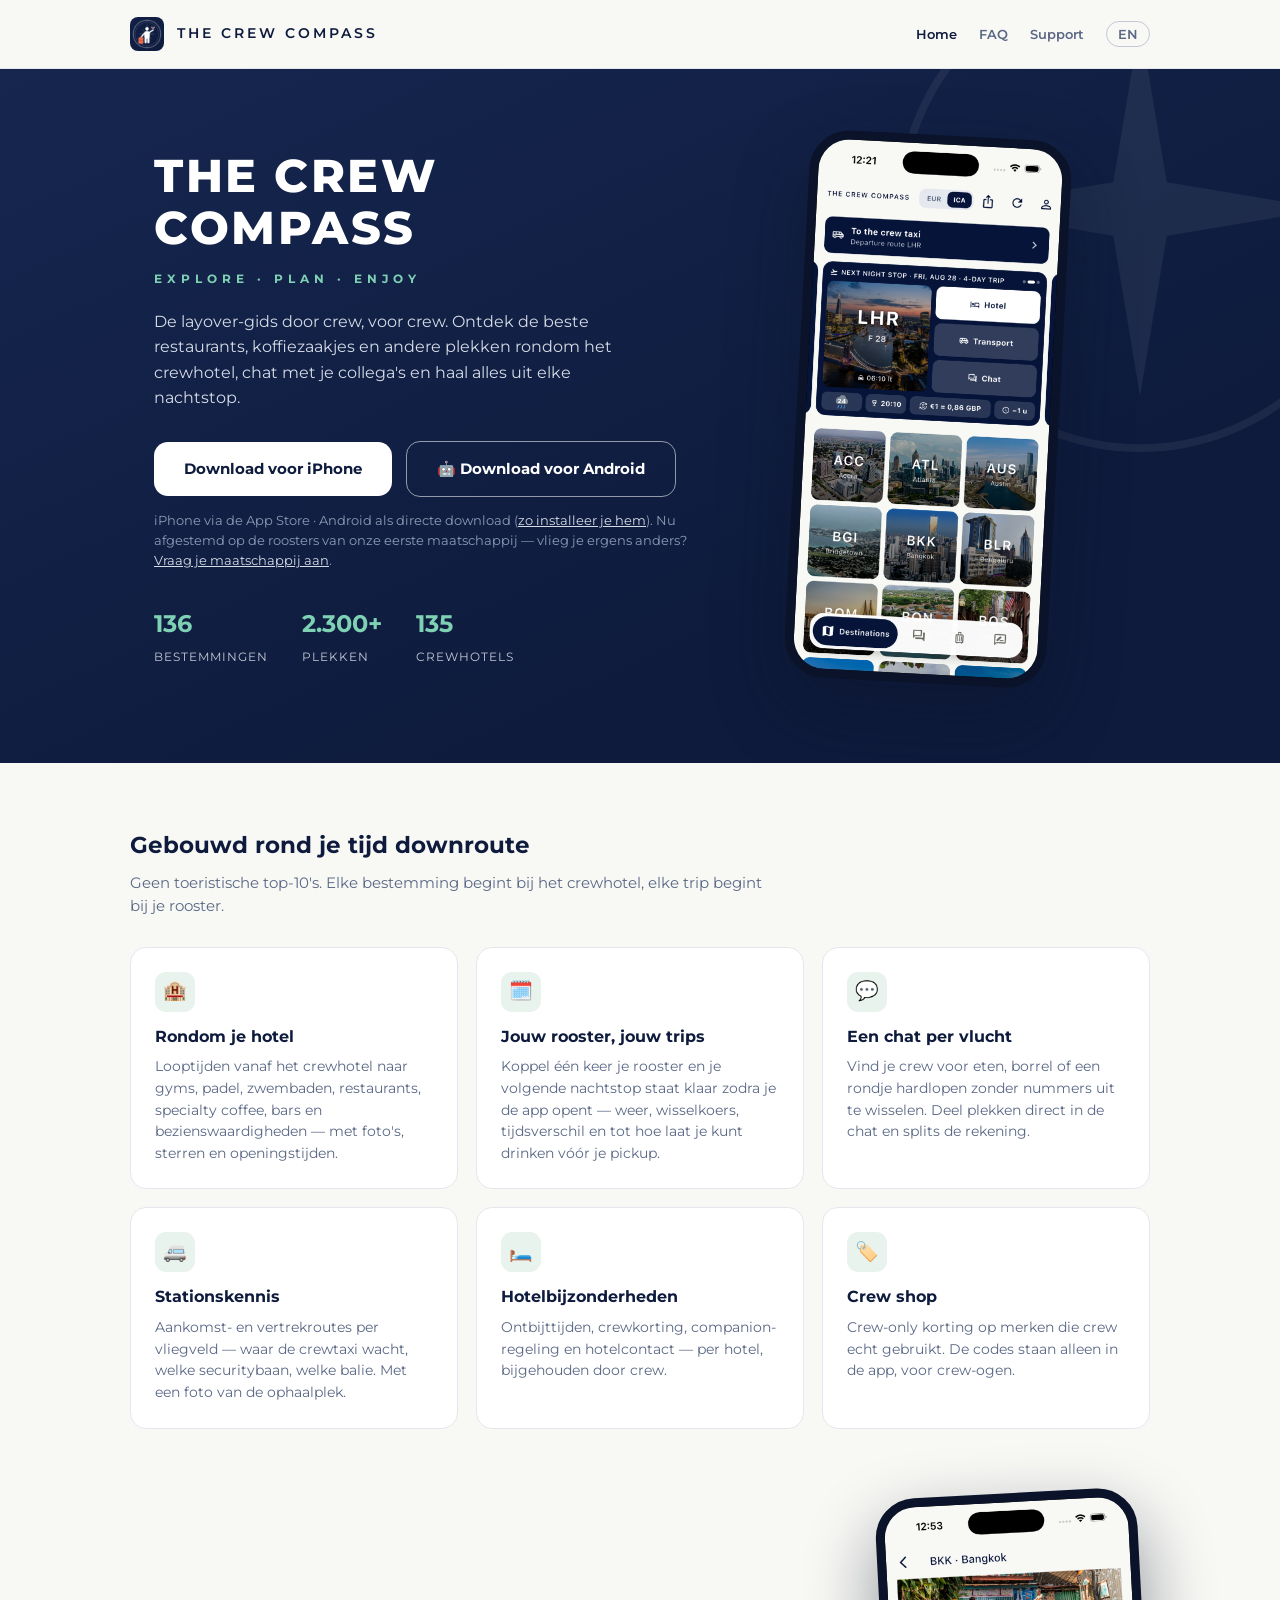
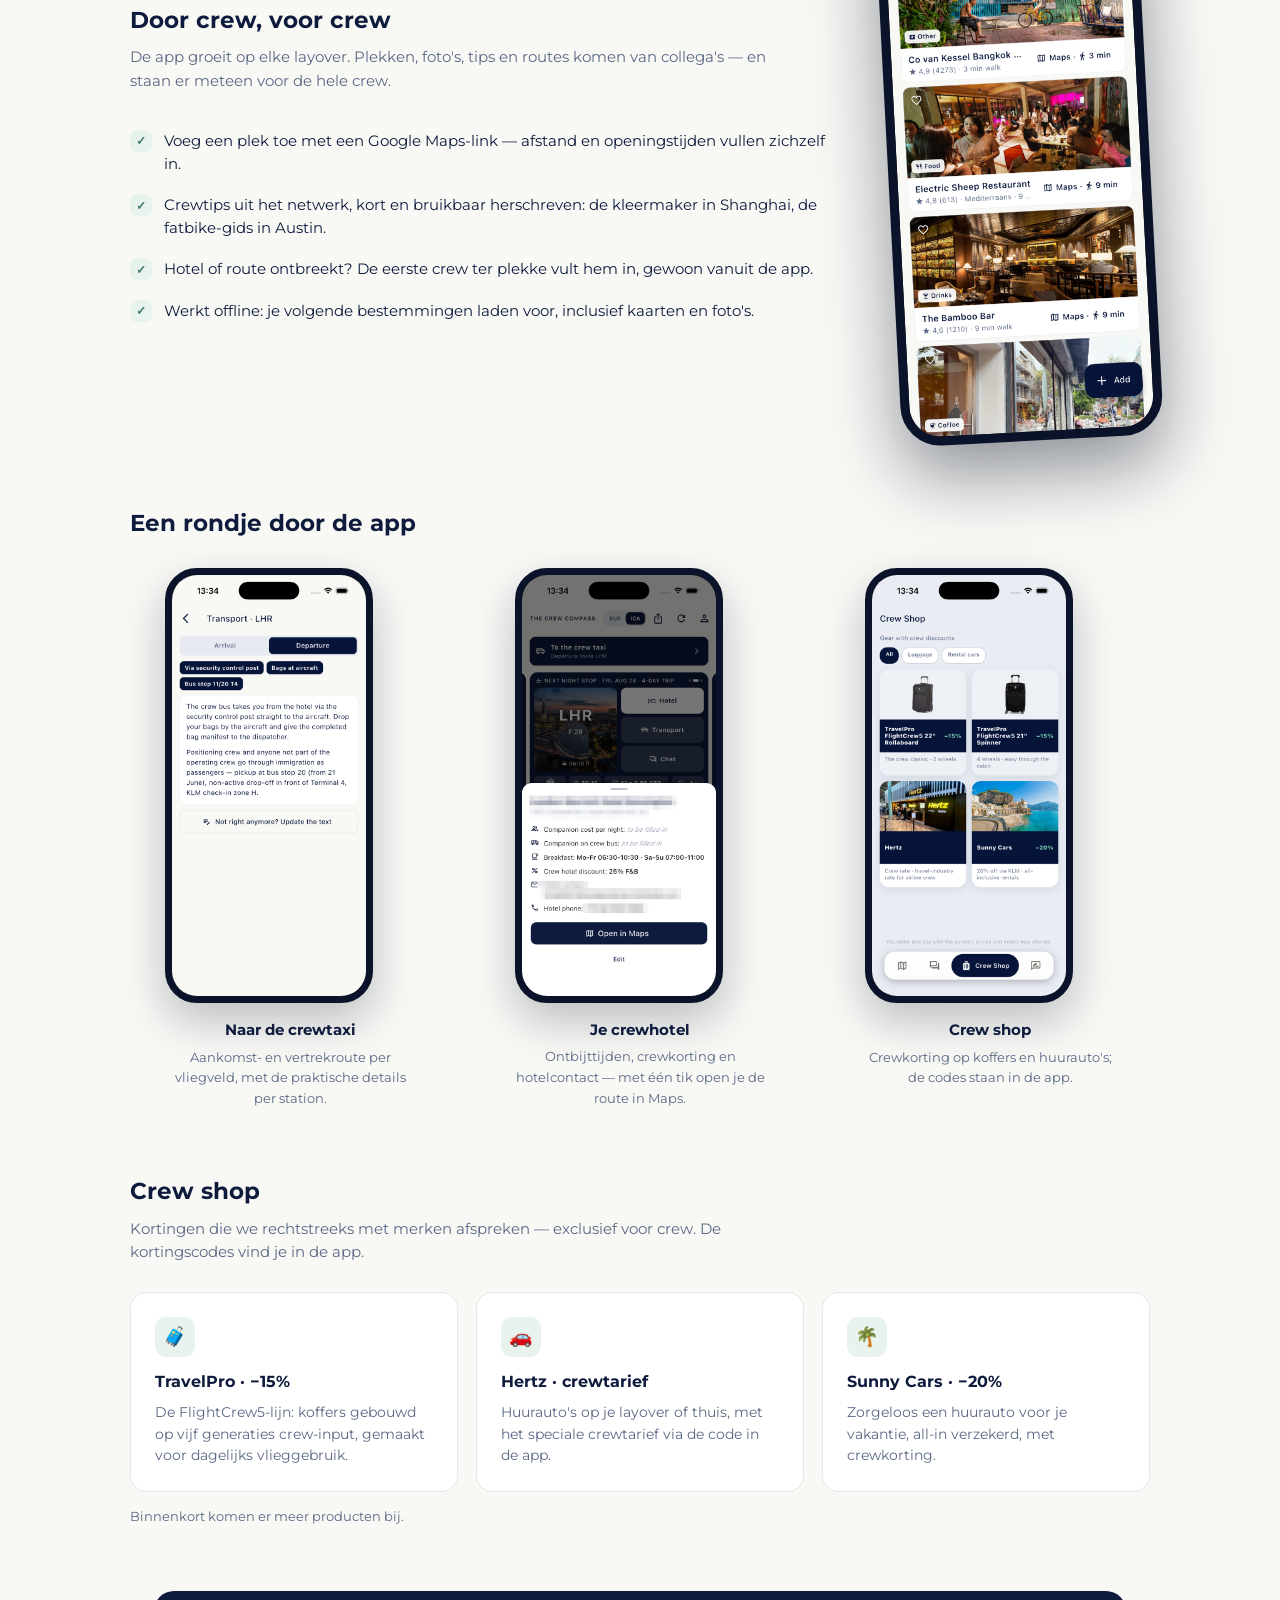
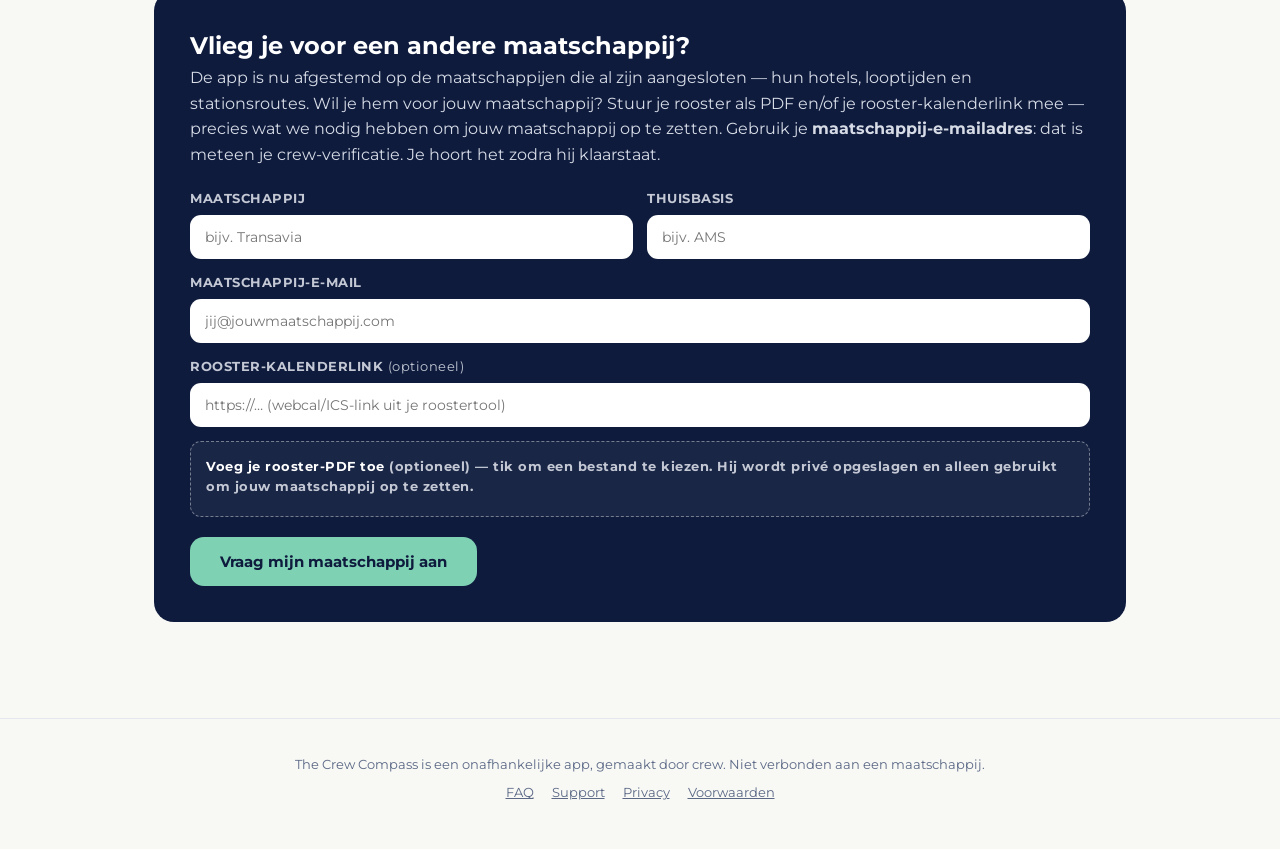
==== commit edae8eaf: "Site: maatschappij-neutraal (geen KLM-vermeldingen), FAQ rooster/installatie geactualiseerd" ====
--- a/nl/index.html
+++ b/nl/index.html
@@ -86,7 +86,7 @@
 <div class="wrap" style="padding-bottom:76px" id="airlines">
   <div class="aanvraag">
     <h2>Vlieg je voor een andere maatschappij?</h2>
-    <p class="sub">De app is nu afgestemd op KLM- en KLM Cityhopper-crew — hun hotels, looptijden en stationsroutes. Wil je hem voor jouw maatschappij? Stuur je rooster als PDF en/of je rooster-kalenderlink mee — precies wat we nodig hebben om jouw maatschappij op te zetten. Gebruik je <b>maatschappij-e-mailadres</b>: dat is meteen je crew-verificatie. Je hoort het zodra hij klaarstaat.</p>
+    <p class="sub">De app is nu afgestemd op de maatschappijen die al zijn aangesloten — hun hotels, looptijden en stationsroutes. Wil je hem voor jouw maatschappij? Stuur je rooster als PDF en/of je rooster-kalenderlink mee — precies wat we nodig hebben om jouw maatschappij op te zetten. Gebruik je <b>maatschappij-e-mailadres</b>: dat is meteen je crew-verificatie. Je hoort het zodra hij klaarstaat.</p>
     <form id="aanvraag" onsubmit="stuurAanvraag(this);return false">
       <div><label>MAATSCHAPPIJ</label><input type="text" name="airline" required placeholder="bijv. Transavia"></div>
       <div><label>THUISBASIS</label><input type="text" name="base" placeholder="bijv. AMS"></div>
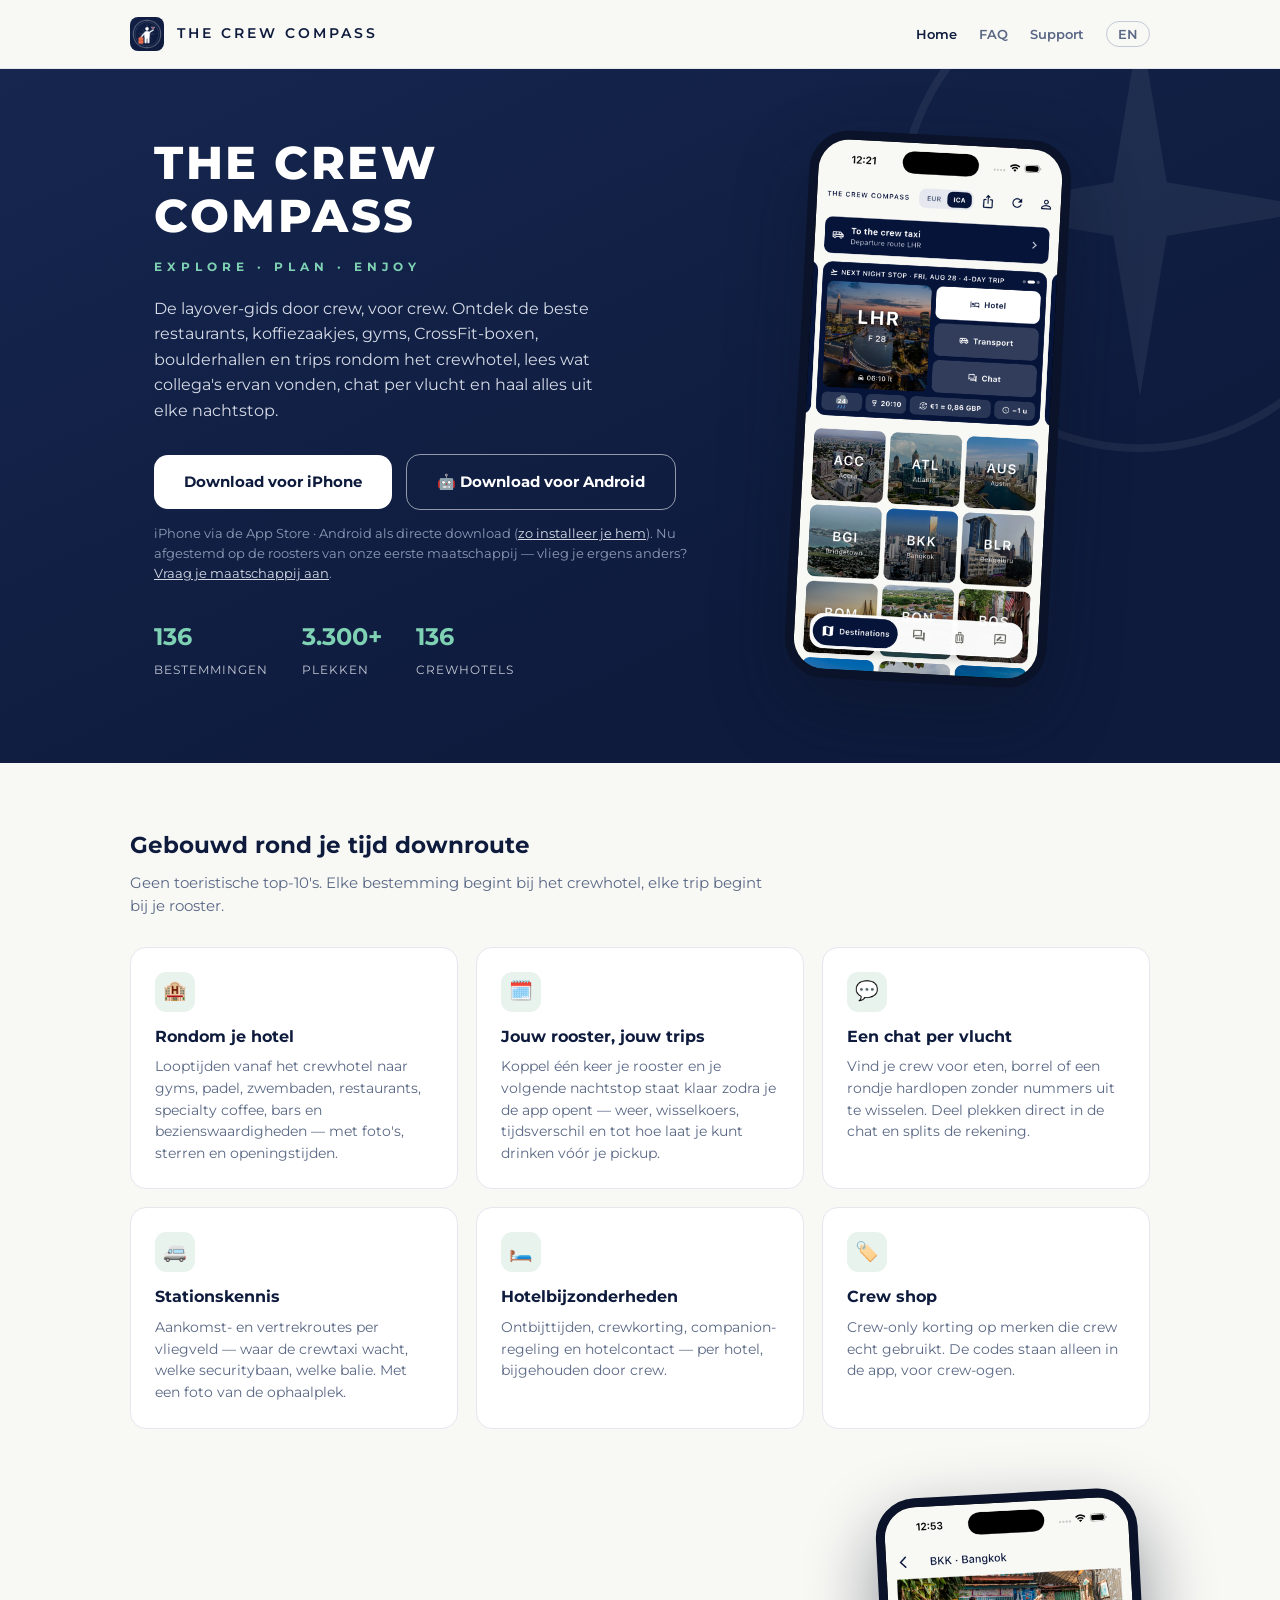
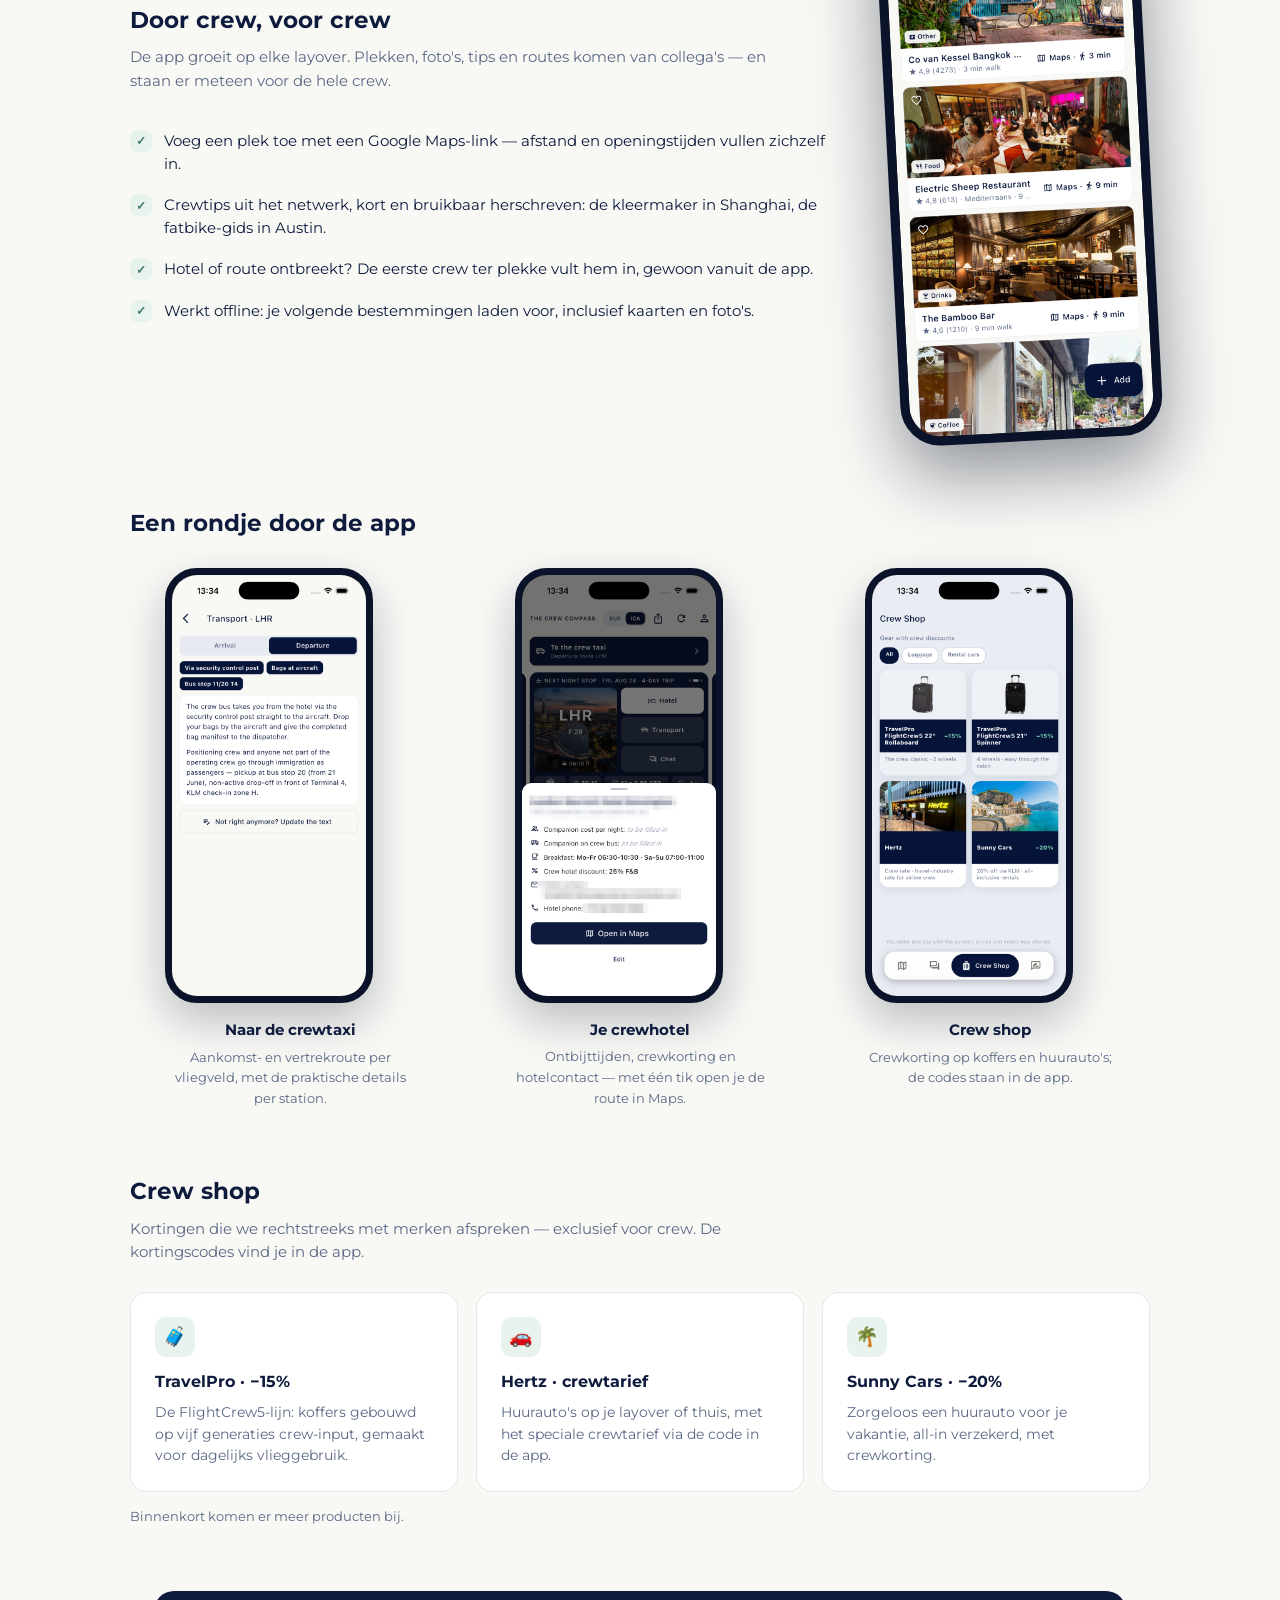
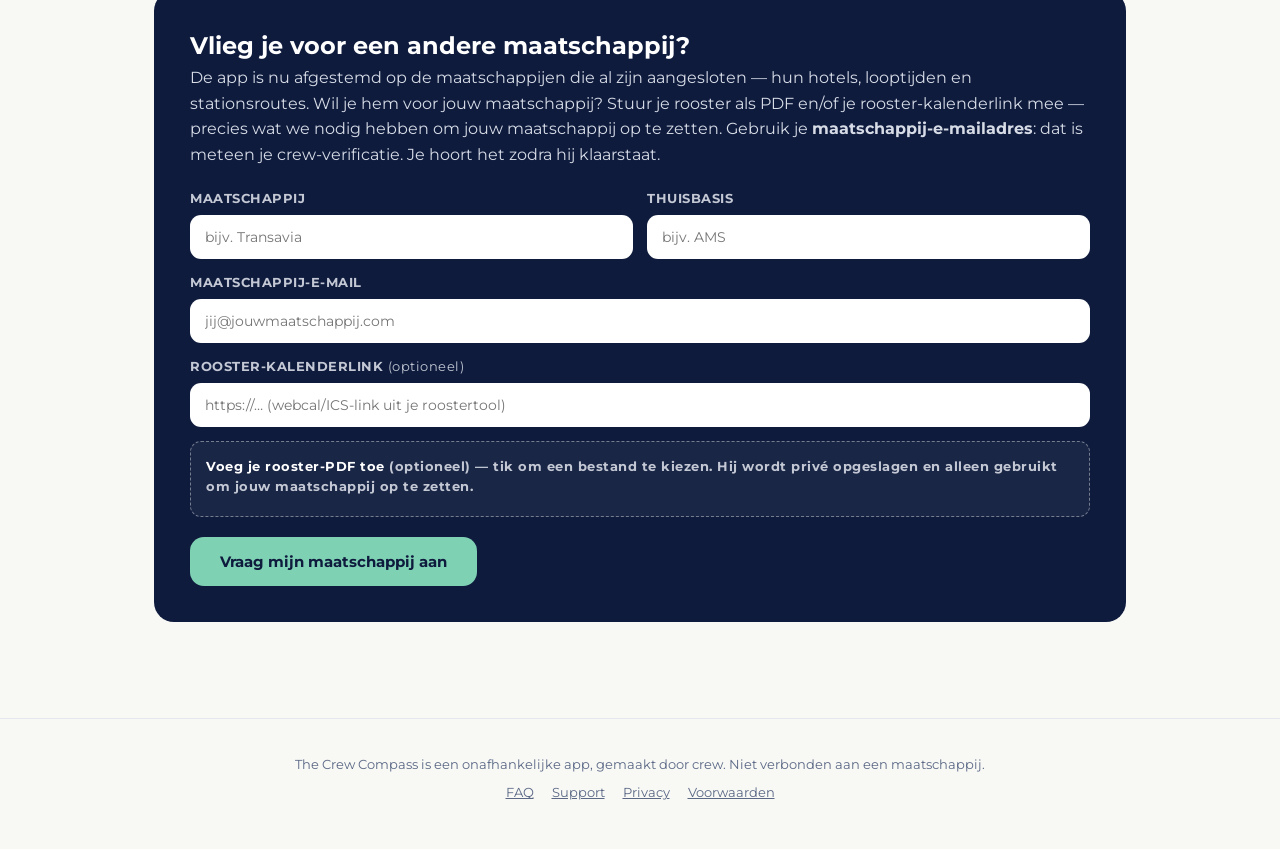
==== commit 2f85eef2: "Cijfers en intro bijgewerkt: 3.300+ plekken, 136 crewhotels, gyms/CrossFit/boulderen/trips/reviews" ====
--- a/nl/index.html
+++ b/nl/index.html
@@ -17,14 +17,14 @@
   <div>
     <h1>THE CREW<br>COMPASS</h1>
     <div class="tag">Explore · Plan · Enjoy</div>
-    <p class="uitleg">De layover-gids door crew, voor crew. Ontdek de beste restaurants, koffiezaakjes en andere plekken rondom het crewhotel, chat met je collega's en haal alles uit elke nachtstop.</p>
+    <p class="uitleg">De layover-gids door crew, voor crew. Ontdek de beste restaurants, koffiezaakjes, gyms, CrossFit-boxen, boulderhallen en trips rondom het crewhotel, lees wat collega's ervan vonden, chat per vlucht en haal alles uit elke nachtstop.</p>
     <a class="knop wit" href="https://apps.apple.com/app/id6797251870"> Download voor iPhone</a>
     <a class="knop omlijnd" href="https://vroasksyawoqaxermchv.supabase.co/storage/v1/object/public/site/crewcompass.apk" style="margin-left:10px">🤖 Download voor Android</a>
     <p style="color:#8E9AB5;font-size:12.5px;margin-top:14px">iPhone via de App Store · Android als directe download (<a href="faq.html#android" style="color:#D6DBE6">zo installeer je hem</a>). Nu afgestemd op de roosters van onze eerste maatschappij — vlieg je ergens anders? <a href="#airlines" style="color:#D6DBE6">Vraag je maatschappij aan</a>.</p>
     <div class="stats">
       <div><b>136</b><span>bestemmingen</span></div>
-      <div><b>2.300+</b><span>plekken</span></div>
-      <div><b>135</b><span>crewhotels</span></div>
+      <div><b>3.300+</b><span>plekken</span></div>
+      <div><b>136</b><span>crewhotels</span></div>
     </div>
   </div>
   <div class="phone"><img src="../assets/phone-home.png" alt="The Crew Compass beginscherm"></div>
